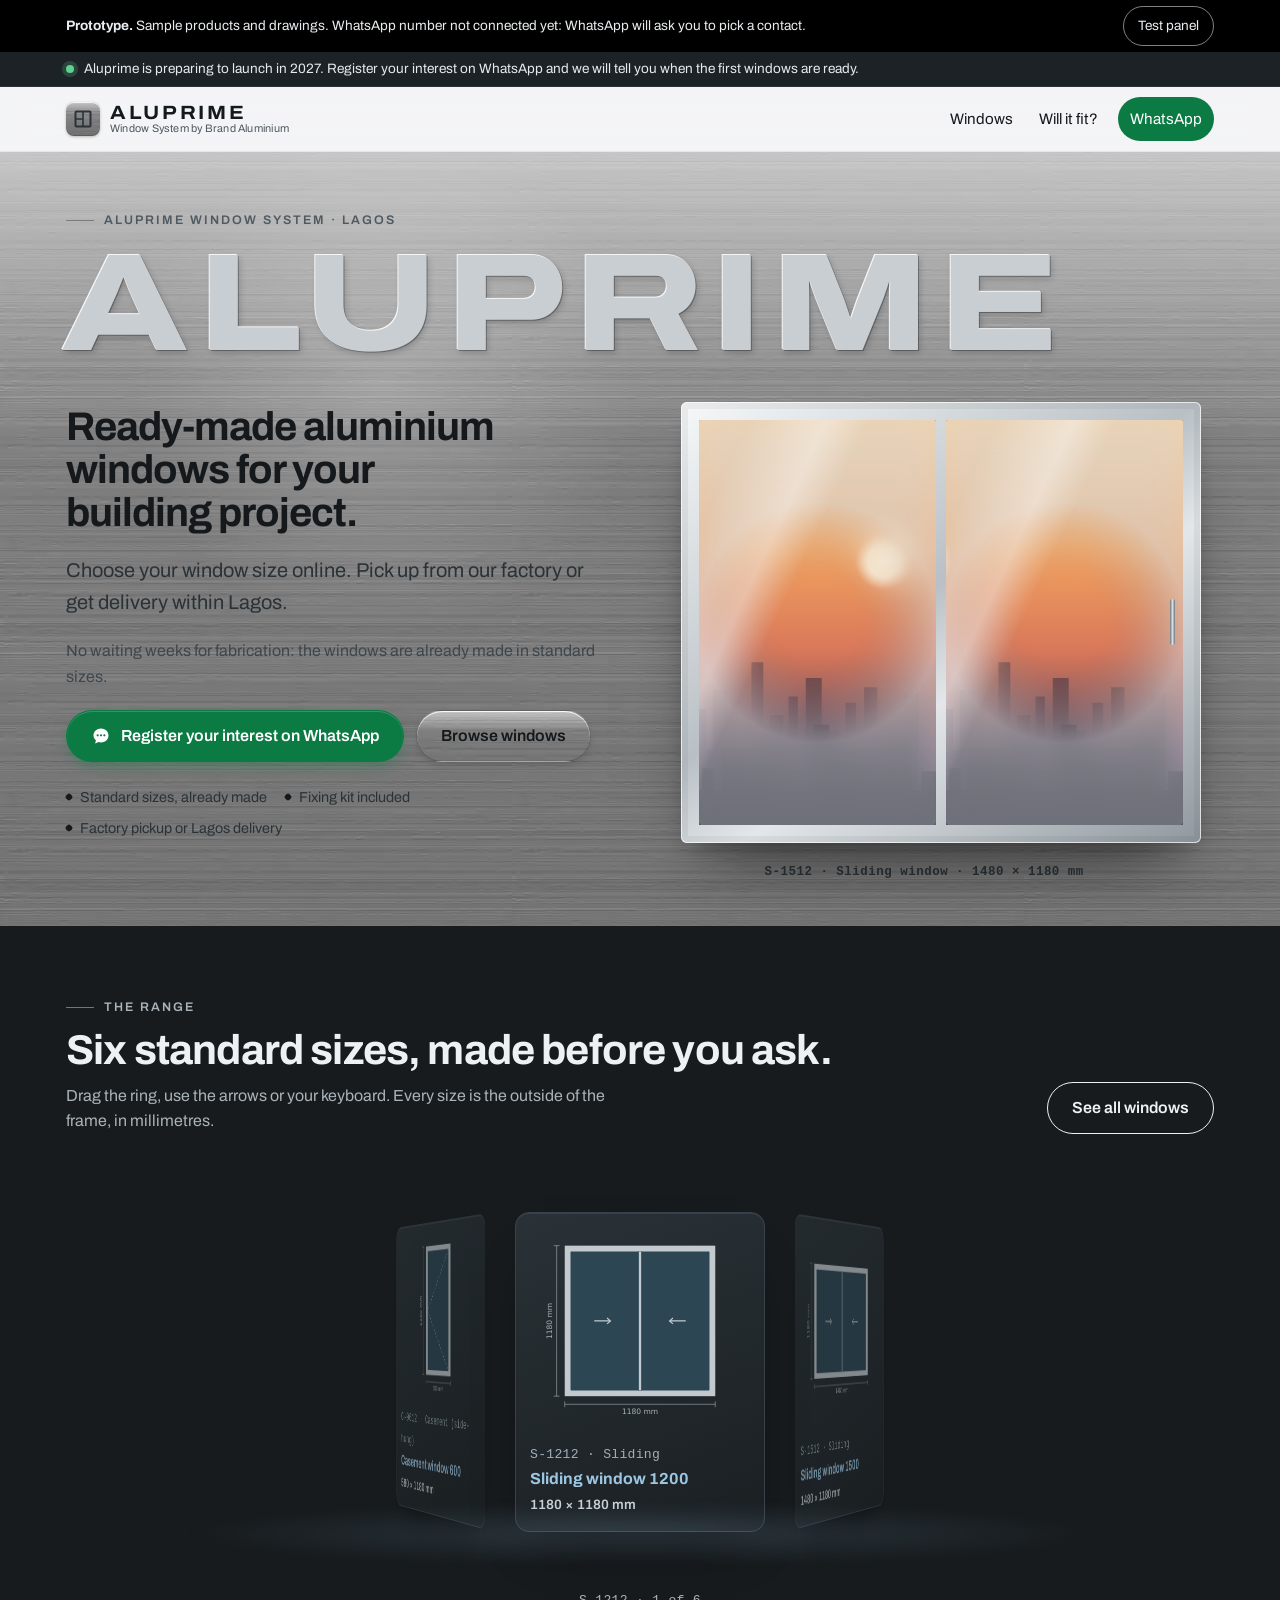
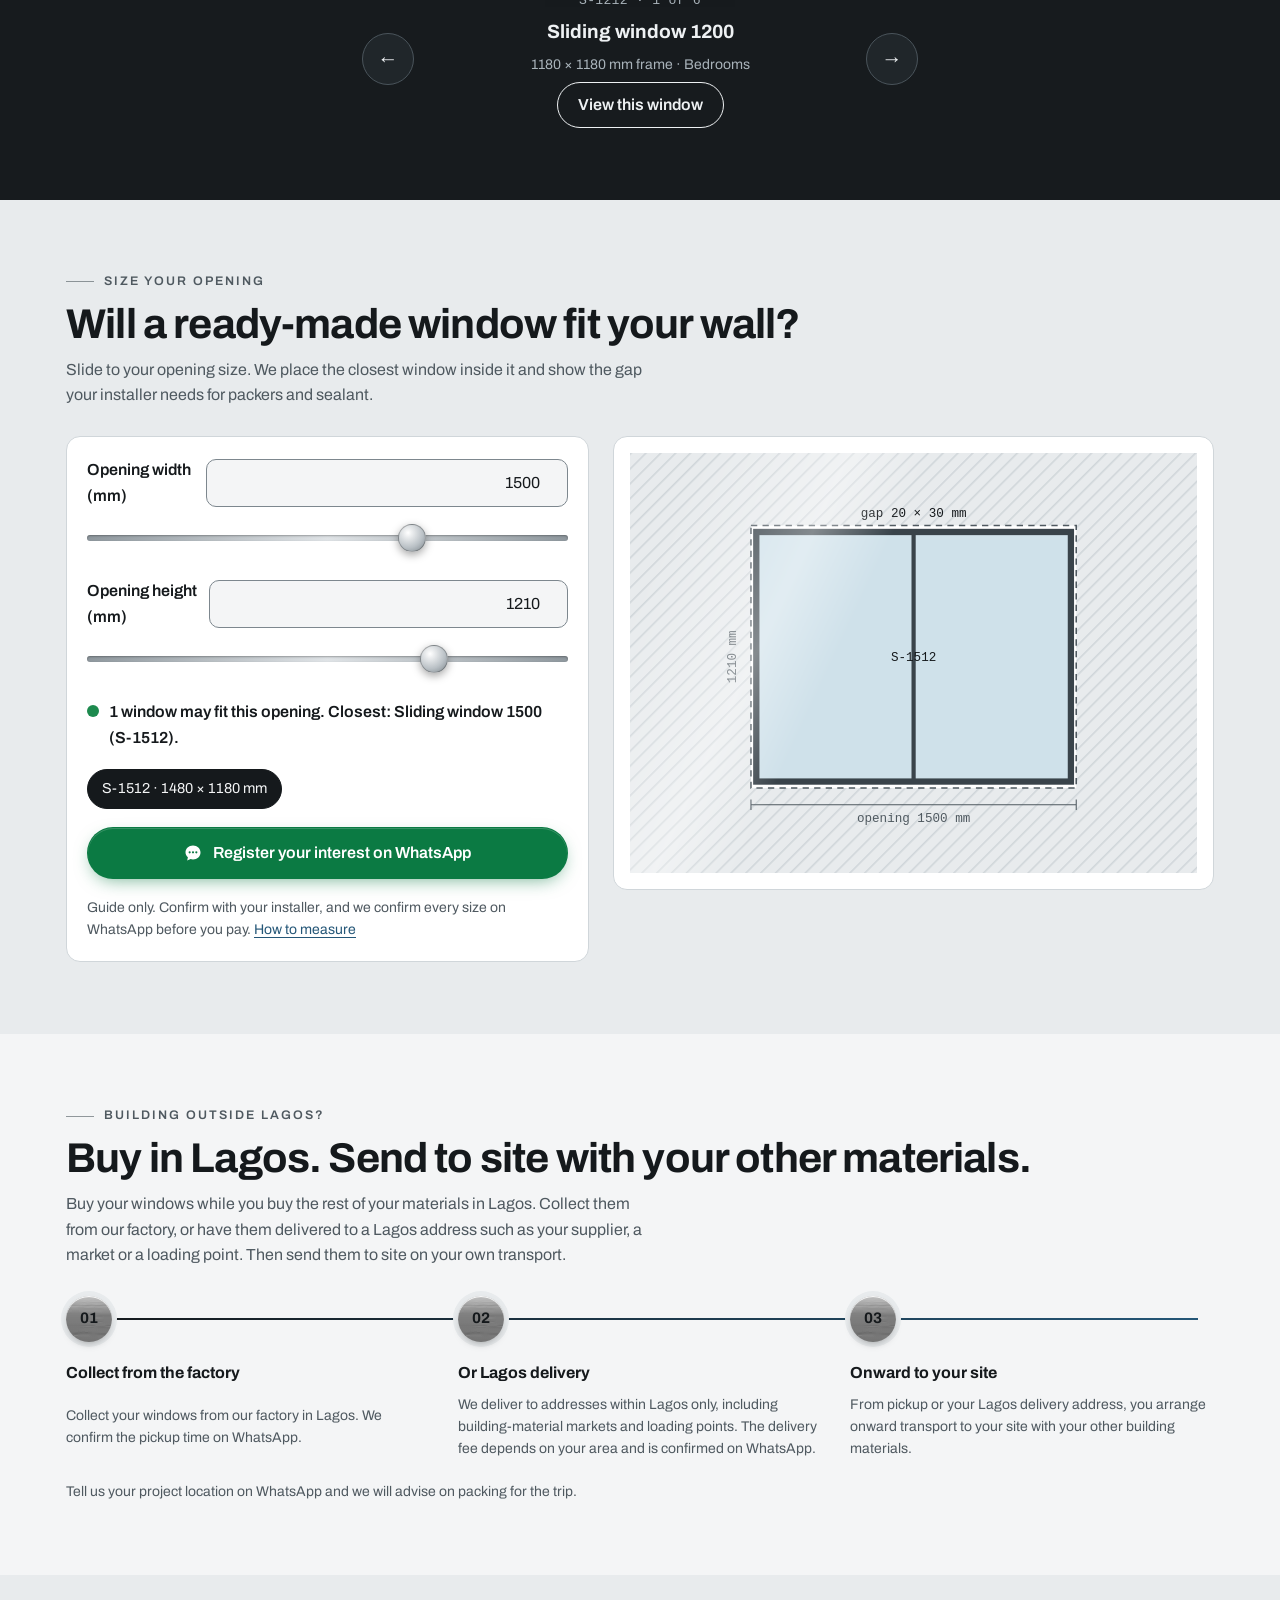
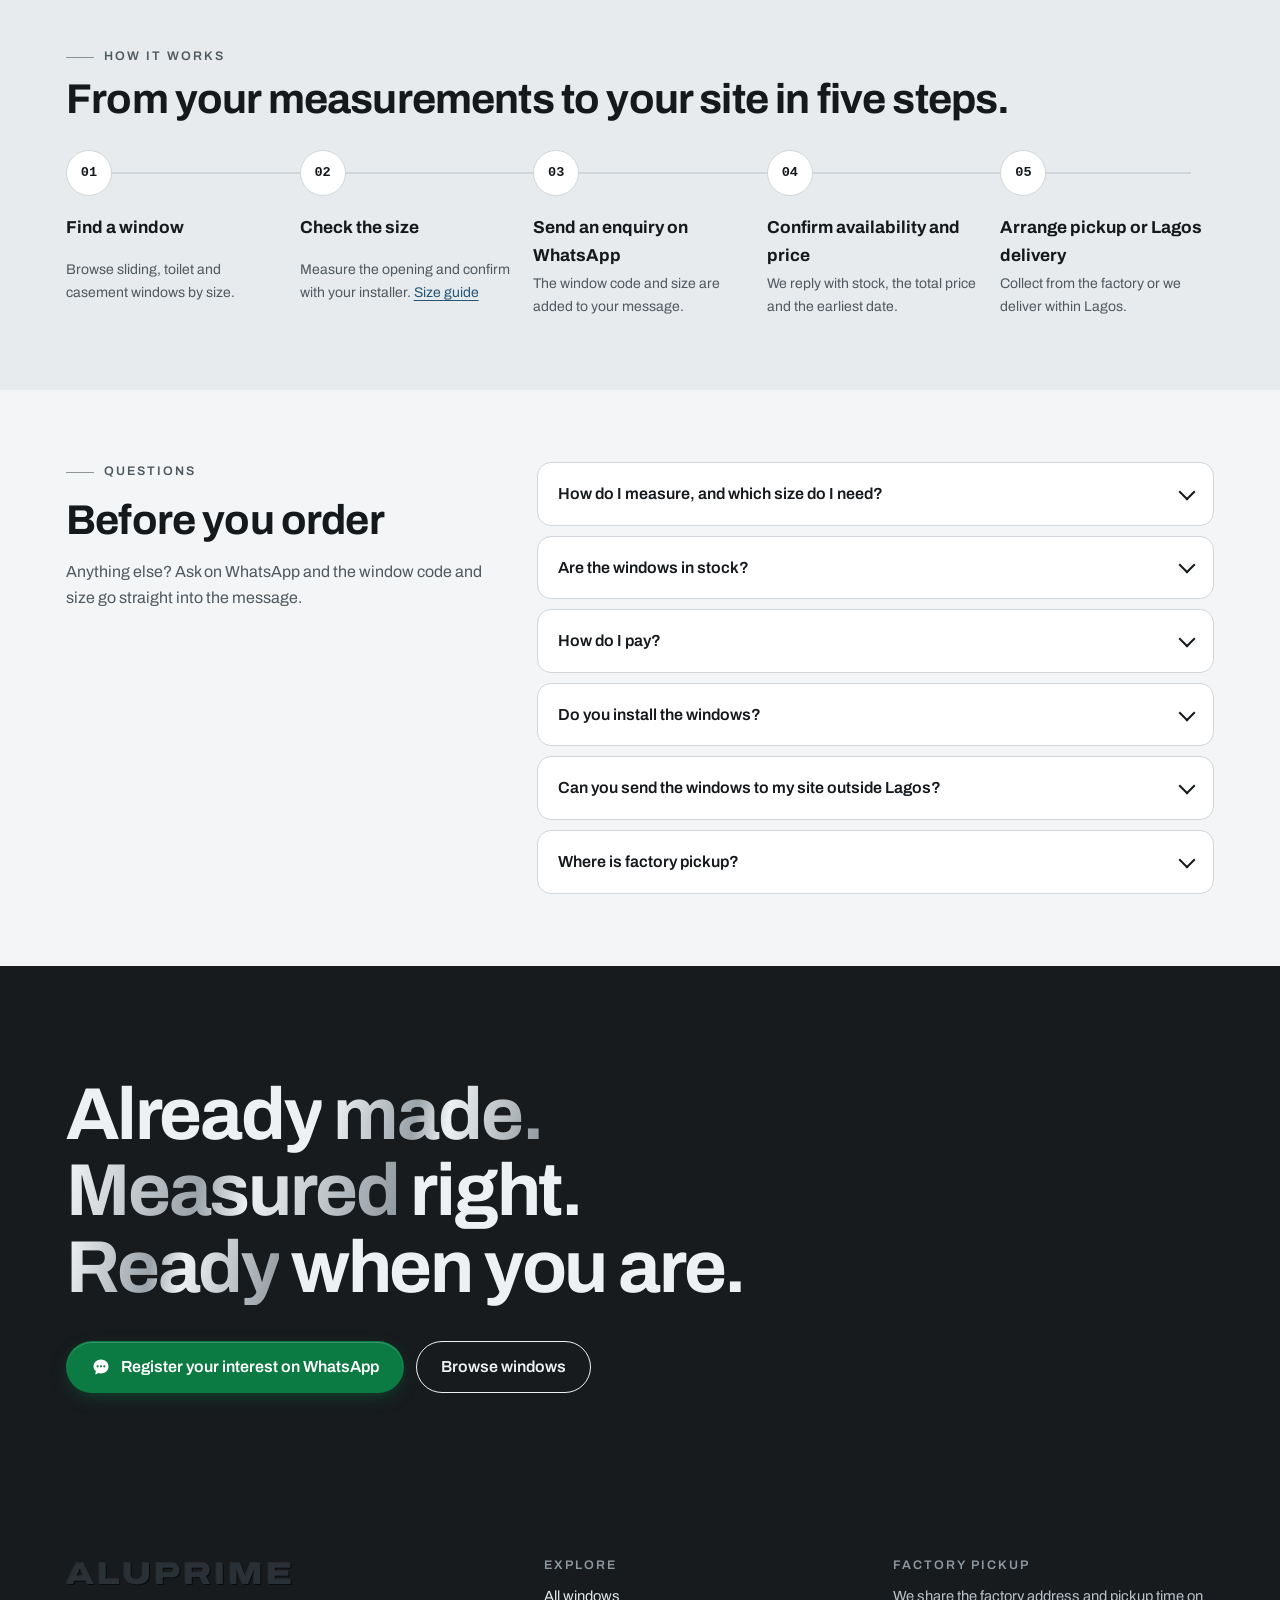
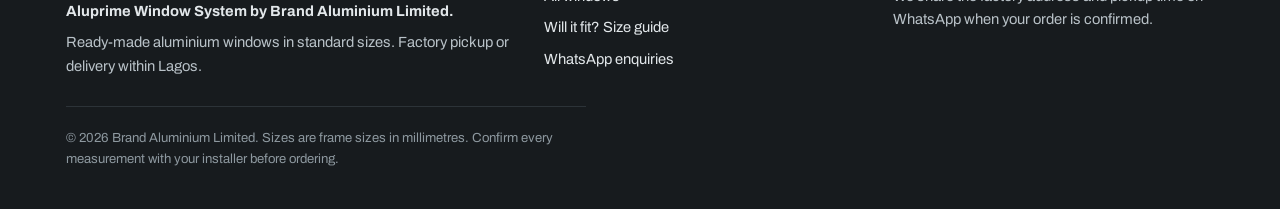
==== index.html @ 1e324077 "Aluprime website: premium aluminium design on the prototype's WhatsApp, catalogue and size-check log" ====
<!DOCTYPE html>
<html lang="en-NG">
<head>
<meta charset="utf-8">
<meta name="viewport" content="width=device-width, initial-scale=1">
<title>Aluprime ready-made aluminium windows in Lagos</title>
<meta name="description" content="Ready-made aluminium windows in standard sizes: sliding, toilet and casement. Check your opening online, enquire on WhatsApp, collect or get Lagos delivery.">
<link rel="canonical" href="https://aluprime.ng/">
<meta name="theme-color" content="#c9ced2">
<meta property="og:type" content="website">
<meta property="og:site_name" content="Aluprime">
<meta property="og:locale" content="en_NG">
<meta property="og:title" content="Aluprime ready-made aluminium windows in Lagos">
<meta property="og:description" content="Ready-made aluminium windows in standard sizes: sliding, toilet and casement. Check your opening online, enquire on WhatsApp, collect or get Lagos delivery.">
<meta property="og:url" content="https://aluprime.ng/">
<meta property="og:image" content="https://aluprime.ng/assets/img/og-aluprime.jpg">
<meta property="og:image:width" content="1200">
<meta property="og:image:height" content="630">
<meta name="twitter:card" content="summary_large_image">
<meta name="twitter:title" content="Aluprime ready-made aluminium windows in Lagos">
<meta name="twitter:description" content="Ready-made aluminium windows in standard sizes: sliding, toilet and casement. Check your opening online, enquire on WhatsApp, collect or get Lagos delivery.">
<meta name="twitter:image" content="https://aluprime.ng/assets/img/og-aluprime.jpg">
<link rel="icon" href="data:image/svg+xml,%3Csvg xmlns='http://www.w3.org/2000/svg' viewBox='0 0 20 20'%3E%3Crect width='20' height='20' rx='4' fill='%23c9ced2'/%3E%3Crect x='4' y='4' width='12' height='12' fill='none' stroke='%232b3338' stroke-width='1.8'/%3E%3Cpath d='M10 4v12' stroke='%232b3338' stroke-width='1.4'/%3E%3C/svg%3E">
<link rel="preload" href="assets/fonts/archivo-latin.woff2" as="font" type="font/woff2" crossorigin>
<link rel="preload" href="assets/img/brushed.webp" as="image" type="image/webp" fetchpriority="high">
<link rel="stylesheet" href="assets/site.css">
<script src="assets/config.js"></script>
<script type="application/ld+json">{"@context":"https://schema.org","@graph":[{"@type":"Organization","@id":"https://aluprime.ng/#org","name":"Brand Aluminium Limited","url":"https://aluprime.ng/","logo":"https://aluprime.ng/assets/img/og-aluprime.jpg","brand":{"@type":"Brand","name":"Aluprime"}},{"@type":"WebSite","@id":"https://aluprime.ng/#site","url":"https://aluprime.ng/","name":"Aluprime","publisher":{"@id":"https://aluprime.ng/#org"},"inLanguage":"en-NG"},{"@type":"FAQPage","mainEntity":[{"@type":"Question","name":"How do I measure, and which size do I need?","acceptedAnswer":{"@type":"Answer","text":"Measure the finished opening (after plastering) three times across and three times up, and use the smallest numbers. The window frame is a little smaller than the opening so your installer can fix and seal it. Please confirm the measurements with your installer before ordering. Our size guide shows which windows may fit, and we check again on WhatsApp."}},{"@type":"Question","name":"Are the windows in stock?","acceptedAnswer":{"@type":"Answer","text":"Each window shows its stock status once we launch. Always confirm availability on WhatsApp before you travel to collect."}},{"@type":"Question","name":"How do I pay?","acceptedAnswer":{"@type":"Answer","text":"We confirm the total price and how to pay on WhatsApp before you pay anything. Payment details are only sent from the official Aluprime WhatsApp number."}},{"@type":"Question","name":"Do you install the windows?","acceptedAnswer":{"@type":"Answer","text":"Aluprime supplies ready-made windows; your own installer fits them. Send installation questions on WhatsApp and we will help. Each window comes with its fixing kit."}},{"@type":"Question","name":"Can you send the windows to my site outside Lagos?","acceptedAnswer":{"@type":"Answer","text":"We deliver within Lagos only. You arrange onward transport from the factory or your Lagos delivery address, usually with your other building materials. Tell us how far they will travel and we will advise on packing."}}]}]}</script>
</head>
<body data-page="home" data-root="">
<a class="visually-hidden" href="#main">Skip to content</a>
<div class="proto-bar" id="proto-bar" hidden><div class="wrap"><span><strong>Prototype.</strong> Sample products and drawings. <span id="proto-number"></span></span><button type="button" id="proto-toggle" aria-expanded="false" aria-controls="test-panel">Test panel</button></div></div>
<div class="launch-bar" id="launch-bar" hidden role="status"><div class="wrap" data-copy="launchNotice"></div></div>
<script>/* show notices before first paint so the page does not jump */(function(C){try{var o=C.prototypeTools&&sessionStorage.getItem("alp_mode");var live=(o||C.mode)==="live";var lb=document.getElementById("launch-bar");if(lb&&!live){lb.hidden=false;lb.firstChild.textContent=C.launchNotice||"";}if(C.prototypeTools){document.getElementById("proto-bar").hidden=false;}}catch(e){}})(window.ALUPRIME_CONFIG||{});</script>
<header class="site-header"><div class="wrap">
<a class="brand" href="index.html"><span class="brand-mark alu" aria-hidden="true"><svg viewBox="0 0 20 20"><rect x="2.5" y="2.5" width="15" height="15" rx="1" fill="none" stroke="#2b3338" stroke-width="2"/><path d="M10 3v14M3 10h7" stroke="#2b3338" stroke-width="1.6"/></svg></span><span class="brand-txt"><strong>ALUPRIME</strong><span>Window System by Brand Aluminium</span></span></a>
<nav class="nav" aria-label="Main">
<a href="windows/index.html">Windows</a>
<a href="will-it-fit/index.html">Will it fit?</a>
<a class="nav-wa" href="whatsapp/index.html">WhatsApp</a>
</nav></div></header>
<main id="main">
<section class="hero alu spot" aria-labelledby="hero-h"><div class="wrap hero-inner">
<div class="hero-mark"><p class="eyebrow">Aluprime Window System · Lagos</p>
<p class="wordmark emboss" aria-hidden="true">ALUPRIME</p></div>
<div class="hero-copy">
<h1 id="hero-h">Ready-made aluminium windows for your building project.</h1>
<p class="lead">Choose your window size online. Pick up from our factory or get delivery within Lagos.</p>
<p class="muted">No waiting weeks for fabrication: the windows are already made in standard sizes.</p>
<div class="btn-row">
<a class="btn btn-wa" data-wa="general" data-placement="home-hero" data-cta="chat" href="https://wa.me/">Chat on WhatsApp</a>
<a class="btn btn-metal alu" href="windows/index.html">Browse windows</a>
</div>
<ul class="hero-facts"><li>Standard sizes, already made</li><li>Fixing kit included</li><li>Factory pickup or Lagos delivery</li></ul>
</div>
<div class="win-stage" aria-hidden="true">
<div class="win">
<div class="win-frame">
<div class="pane"><div class="scene"><div class="sun"></div><svg viewBox="0 0 400 160" preserveAspectRatio="none" aria-hidden="true"><path fill="#2a2638" opacity=".55" d="M0 160V96h18V70h14v26h10V58h22v38h8V80h16v16h12V40h18v56h10V74h20v22h8V62h14v34h12V50h24v46h8V84h18v12h10V66h16v30h12V56h20v40h14V78h16v18h10V60h22v100z"/><path fill="#1d1b29" d="M0 160v-38h26v-14h18v14h12v-26h26v26h10v-18h22v18h14v-34h20v34h12v-12h18v12h16v-42h24v42h10v-20h20v20h12v-30h18v30h14v-16h16v16h12v-36h22v36h14v-12h24v52z"/></svg></div><div class="frost"></div><div class="sheen"></div></div>
<div class="pane"><div class="scene"><div class="sun" style="left:-14%"></div><svg viewBox="0 0 400 160" preserveAspectRatio="none" aria-hidden="true"><path fill="#2a2638" opacity=".55" d="M0 160V96h18V70h14v26h10V58h22v38h8V80h16v16h12V40h18v56h10V74h20v22h8V62h14v34h12V50h24v46h8V84h18v12h10V66h16v30h12V56h20v40h14V78h16v18h10V60h22v100z"/><path fill="#1d1b29" d="M0 160v-38h26v-14h18v14h12v-26h26v26h10v-18h22v18h14v-34h20v34h12v-12h18v12h16v-42h24v42h10v-20h20v20h12v-30h18v30h14v-16h16v16h12v-36h22v36h14v-12h24v52z"/></svg></div><div class="frost"></div><div class="sheen"></div><span class="win-handle"></span></div>
</div>
<p class="win-label">S-1512 · Sliding window · 1480 × 1180 mm</p>
</div>
</div>
</div></section>

<section class="on-dark" aria-labelledby="ring-h"><div class="wrap">
<div class="sec-head rv"><div class="stack"><p class="eyebrow">The range</p><h2 id="ring-h">Six standard sizes, made before you ask.</h2>
<p class="muted">Drag the ring, use the arrows or your keyboard. Every size is the outside of the frame, in millimetres.</p></div>
<a class="btn btn-outline" href="windows/index.html">See all windows</a></div>
<div class="ring-wrap">
<div class="ring-stage" id="ring-stage" tabindex="0" role="group" aria-roledescription="carousel" aria-label="Aluprime windows. Use the left and right arrow keys to turn, Enter to open.">
<div class="ring" id="ring"></div><div class="ring-floor"></div></div>
<div class="ring-ctrl">
<button type="button" id="ring-prev" aria-label="Previous window">&#8592;</button>
<div class="ring-caption" id="ring-caption"></div>
<button type="button" id="ring-next" aria-label="Next window">&#8594;</button>
</div>
<p class="visually-hidden" id="ring-live" aria-live="polite"></p>
</div>
</div></section>

<section class="section-alt" id="home-fit" aria-labelledby="fit-h"><div class="wrap">
<div class="sec-head rv"><div class="stack"><p class="eyebrow">Size your opening</p><h2 id="fit-h">Will a ready-made window fit your wall?</h2>
<p class="muted">Slide to your opening size. We place the closest window inside it and show the gap your installer needs for packers and sealant.</p></div></div>
<div class="fit-tool">
<div class="fit-controls rv">
<div class="slider"><div class="slider-top"><label for="hf-w">Opening width (mm)</label><input id="hf-w" type="number" inputmode="numeric" value="1500" min="400" max="2000"></div>
<input id="hf-w-r" type="range" min="400" max="2000" step="5" value="1500" aria-label="Opening width slider"></div>
<div class="slider"><div class="slider-top"><label for="hf-h">Opening height (mm)</label><input id="hf-h" type="number" inputmode="numeric" value="1210" min="400" max="1500"></div>
<input id="hf-h-r" type="range" min="400" max="1500" step="5" value="1210" aria-label="Opening height slider"></div>
<div id="hf-verdict" aria-live="polite"></div>
<div class="fit-matches" id="hf-matches"></div>
<a class="btn btn-wa btn-block" id="hf-btn" data-cta="chat" data-track-wa data-placement="home-fit" href="https://wa.me/">Chat on WhatsApp</a>
<p class="small muted">Guide only. Confirm with your installer, and we confirm every size on WhatsApp before you pay. <a href="will-it-fit/index.html">How to measure</a></p>
</div>
<div class="fit-view rv"><div id="hf-svg"></div><div class="sheen"></div></div>
</div>
</div></section>

<section aria-labelledby="outside-h"><div class="wrap route-wrap">
<div class="sec-head"><div class="stack"><p class="eyebrow">Building outside Lagos?</p><h2 id="outside-h">Buy in Lagos. Send to site with your other materials.</h2>
<p class="muted">Buy your windows while you buy the rest of your materials in Lagos. Collect them from our factory, or have them delivered to a Lagos address such as your supplier, a market or a loading point. Then send them to site on your own transport.</p></div></div>
<div class="route-map"><div class="route-line"><i></i></div>
<div class="stop"><span class="stop-pin alu">01</span><strong>Collect from the factory</strong><p class="small muted" data-copy="pickup"></p></div>
<div class="stop"><span class="stop-pin alu">02</span><strong>Or Lagos delivery</strong><p class="small muted" data-copy="delivery"></p></div>
<div class="stop"><span class="stop-pin alu">03</span><strong>Onward to your site</strong><p class="small muted" data-copy="onward"></p></div>
</div>
<p class="small muted" style="margin-top:20px">Tell us your project location on WhatsApp and we will advise on packing for the trip.</p>
</div></section>

<section class="section-alt" aria-labelledby="how-h"><div class="wrap">
<div class="sec-head rv"><div class="stack"><p class="eyebrow">How it works</p><h2 id="how-h">From your measurements to your site in five steps.</h2></div></div>
<ol class="timeline h">
<li><strong>Find a window</strong><span class="small muted">Browse sliding, toilet and casement windows by size.</span></li>
<li><strong>Check the size</strong><span class="small muted">Measure the opening and confirm with your installer. <a href="will-it-fit/index.html">Size guide</a></span></li>
<li><strong>Send an enquiry on WhatsApp</strong><span class="small muted">The window code and size are added to your message.</span></li>
<li><strong>Confirm availability and price</strong><span class="small muted">We reply with stock, the total price and the earliest date.</span></li>
<li><strong>Arrange pickup or Lagos delivery</strong><span class="small muted">Collect from the factory or we deliver within Lagos.</span></li>
</ol>
</div></section>

<section aria-labelledby="faq-h"><div class="wrap faq-grid">
<div class="stack rv"><p class="eyebrow">Questions</p><h2 id="faq-h">Before you order</h2><p class="muted">Anything else? Ask on WhatsApp and the window code and size go straight into the message.</p></div>
<div class="faq"><details><summary>How do I measure, and which size do I need?</summary><p>Measure the finished opening (after plastering) three times across and three times up, and use the smallest numbers. The window frame is a little smaller than the opening so your installer can fix and seal it. Please confirm the measurements with your installer before ordering. Our <a href="will-it-fit/index.html">size guide</a> shows which windows may fit, and we check again on WhatsApp.</p></details><details><summary>Are the windows in stock?</summary><p>Each window shows its stock status once we launch. Always confirm availability on WhatsApp before you travel to collect.</p></details><details><summary>How do I pay?</summary><p>We confirm the total price and how to pay on WhatsApp before you pay anything. Payment details are only sent from the official Aluprime WhatsApp number.</p></details><details><summary>Do you install the windows?</summary><p>Aluprime supplies ready-made windows; your own installer fits them. Send installation questions on WhatsApp and we will help. Each window comes with its fixing kit.</p></details><details><summary>Can you send the windows to my site outside Lagos?</summary><p>We deliver within Lagos only. You arrange onward transport from the factory or your Lagos delivery address, usually with your other building materials. Tell us how far they will travel and we will advise on packing.</p></details><details><summary>Where is factory pickup?</summary><p data-factory></p></details></div>
</div></section>

<section class="closing on-dark" aria-label="Get started"><div class="wrap">
<p class="big" data-hl="made,measured,ready">Already made. Measured right. Ready when you are.</p>
<div class="btn-row">
<a class="btn btn-wa" data-wa="general" data-placement="home-closing" data-cta="chat" href="https://wa.me/">Chat on WhatsApp</a>
<a class="btn btn-outline" href="windows/index.html">Browse windows</a>
</div>
</div></section>
</main>
<footer><div class="wrap">
<div><div class="foot-mark" aria-hidden="true">ALUPRIME</div>
<p><strong style="color:#e2e7ea">Aluprime Window System by Brand Aluminium Limited.</strong></p>
<p style="margin-top:8px">Ready-made aluminium windows in standard sizes. Factory pickup or delivery within Lagos.</p></div>
<div><h2>Explore</h2><ul><li><a href="windows/index.html">All windows</a></li><li><a href="will-it-fit/index.html">Will it fit? Size guide</a></li><li><a href="whatsapp/index.html">WhatsApp enquiries</a></li></ul></div>
<div><h2>Factory pickup</h2><p data-factory></p></div>
<p class="foot-base">© <span id="yr">2026</span> Brand Aluminium Limited. Sizes are frame sizes in millimetres. Confirm every measurement with your installer before ordering.</p>
</div></footer>
<div class="wa-bar"><a class="btn btn-wa btn-block" data-wa="general" data-placement="sticky-bar" data-cta="chat" href="https://wa.me/">Chat on WhatsApp</a></div>
<div class="test-panel" id="test-panel" hidden aria-live="polite"></div>
<script src="assets/products.js"></script>
<script src="assets/site.js"></script>
<script src="assets/fx.js" defer></script>
<script>document.getElementById("yr")&&(document.getElementById("yr").textContent=new Date().getFullYear());</script>
</body>
</html>
---- assets/site.css ----
/* Aluprime — brushed aluminium, graphite and glass.
   Light "paper" sections for reading, graphite bands for the showpieces,
   WhatsApp green kept for the one action that matters. Mobile first. */
@font-face { font-family: "Archivo"; font-style: normal; font-weight: 400 800; font-stretch: 62% 125%; font-display: optional;
  src: url("fonts/archivo-latin.woff2") format("woff2");
  unicode-range: U+0000-00FF, U+0131, U+0152-0153, U+02BB-02BC, U+02C6, U+02DA, U+02DC, U+0304, U+0308, U+0329, U+2000-206F, U+20AC, U+2122, U+2191, U+2193, U+2212, U+2215, U+FEFF, U+FFFD; }
@font-face { font-family: "Archivo"; font-style: normal; font-weight: 400 800; font-stretch: 62% 125%; font-display: optional;
  src: url("fonts/archivo-latin-ext.woff2") format("woff2");
  unicode-range: U+0100-02BA, U+02BD-02C5, U+02C7-02CC, U+02CE-02D7, U+02DD-02FF, U+1D00-1DBF, U+1E00-1E9F, U+1EF2-1EFF, U+2020, U+20A0-20AB, U+20AD-20C4, U+2113, U+2C60-2C7F, U+A720-A7FF; }
:root {
  --paper: #f4f5f6;
  --surface: #e8ebed;
  --card: #ffffff;
  --ink: #15191c;
  --muted: #4f5960;
  --line: #d0d6da;
  --accent: #245677;          /* anodised blue: links, focus */
  --wa: #0b7a43;              /* WhatsApp; white text passes AA */
  --wa-ink: #ffffff;
  --notice: #1d2226;
  --notice-ink: #e6eaed;
  --glass: #cfe1ea;
  --frame: #39434a;
  --graphite: #171b1e;
  --graphite-2: #20262a;
  --alu-hi: #eef1f3;
  --alu: #c9ced2;
  --alu-lo: #9aa2a8;
  --font-body: "Archivo", system-ui, -apple-system, "Segoe UI", Roboto, Arial, sans-serif;
  --font-display: "Archivo", "Arial Narrow", system-ui, sans-serif;
  --mono: ui-monospace, "SF Mono", Menlo, Consolas, monospace;
  --r: 14px;
  --gutter: 16px;
  --ease: cubic-bezier(.2, .7, .2, 1);
  color-scheme: light;
}

*, *::before, *::after { box-sizing: border-box; }
html { -webkit-text-size-adjust: 100%; scroll-behavior: smooth; }
@media (prefers-reduced-motion: reduce) { html { scroll-behavior: auto; } }
body {
  margin: 0; background: var(--paper); color: var(--ink);
  font: 16px/1.6 var(--font-body);
  padding-bottom: 76px;
  overflow-x: hidden;
}
img, svg { max-width: 100%; display: block; }
a { color: var(--accent); text-underline-offset: 3px; }
h1, h2, h3 { font-family: var(--font-display); line-height: 1.08; text-wrap: balance; margin: 0; font-weight: 700; }
h1 { font-size: clamp(2rem, 6.2vw, 3.6rem); letter-spacing: -0.025em; }
h2 { font-size: clamp(1.6rem, 4.4vw, 2.6rem); letter-spacing: -0.02em; }
h3 { font-size: 1.15rem; letter-spacing: -0.01em; }
p { margin: 0; max-width: 65ch; }
:focus-visible { outline: 3px solid var(--accent); outline-offset: 3px; border-radius: 6px; }
.wrap { width: 100%; max-width: 1180px; margin: 0 auto; padding: 0 var(--gutter); }
.stack { display: grid; gap: 16px; }
.muted { color: var(--muted); }
.small { font-size: 0.875rem; }
.visually-hidden { position: absolute; width: 1px; height: 1px; overflow: hidden; clip: rect(0 0 0 0); white-space: nowrap; }
.visually-hidden:focus { position: fixed; top: 8px; left: 8px; width: auto; height: auto; clip: auto; z-index: 100; background: var(--card); padding: 10px 14px; border-radius: 8px; }
[hidden] { display: none !important; }
.eyebrow { font-size: 0.78rem; text-transform: uppercase; letter-spacing: 0.16em; color: var(--muted); font-weight: 600; display: inline-flex; align-items: center; gap: 10px; }
.eyebrow::before { content: ""; width: 28px; height: 1px; background: currentColor; opacity: .6; }
.lead { font-size: clamp(1.05rem, 2.2vw, 1.25rem); }

/* ---------- Brushed aluminium material ---------- */
.alu {
  background-color: var(--alu);
  background-image:
    linear-gradient(180deg, rgba(255,255,255,.55), rgba(255,255,255,0) 38%, rgba(0,0,0,.10)),
    url("img/brushed.webp");
  background-size: 100% 100%, 512px 256px;
}
.emboss {
  color: var(--alu);
  text-shadow: -1px -1px 0 rgba(255,255,255,.9), 1px 1px 0 rgba(0,0,0,.28), 2px 3px 6px rgba(0,0,0,.18);
}
.spot { position: relative; isolation: isolate; }
.spot::after {
  content: ""; position: absolute; inset: 0; pointer-events: none; z-index: 1;
  background: radial-gradient(circle 360px at var(--sx, 30%) var(--sy, 30%), rgba(255,255,255,.55), rgba(255,255,255,0) 70%);
  mix-blend-mode: soft-light; opacity: var(--so, .85); transition: opacity .4s;
}

/* ---------- Notices ---------- */
.proto-bar, .launch-bar { font-size: 0.85rem; padding: 6px 0; }
.proto-bar { background: #000; color: #e9edf0; }
.proto-bar .wrap { display: flex; gap: 10px; align-items: center; justify-content: space-between; flex-wrap: wrap; }
.proto-bar button { font: inherit; background: transparent; color: inherit; border: 1px solid rgba(255,255,255,.5); border-radius: 999px; padding: 6px 14px; min-height: 40px; cursor: pointer; }
.launch-bar { background: var(--notice); color: var(--notice-ink); border-bottom: 1px solid rgba(255,255,255,.08); }
.launch-bar .wrap { display: flex; gap: 10px; align-items: center; }
.launch-bar .wrap::before { content: ""; width: 8px; height: 8px; border-radius: 50%; background: #5fd08f; box-shadow: 0 0 0 4px rgba(95,208,143,.2); flex: none; }

/* ---------- Header ---------- */
.site-header { position: sticky; top: 0; z-index: 40; background: rgba(244,245,246,.82); backdrop-filter: saturate(1.4) blur(14px); -webkit-backdrop-filter: saturate(1.4) blur(14px); border-bottom: 1px solid rgba(0,0,0,.06); }
.site-header .wrap { display: flex; align-items: center; justify-content: space-between; gap: 12px; min-height: 64px; }
.brand { text-decoration: none; color: var(--ink); display: flex; align-items: center; gap: 10px; line-height: 1.05; }
.brand-mark { width: 34px; height: 34px; border-radius: 8px; flex: none; display: grid; place-items: center; box-shadow: inset 0 1px 0 rgba(255,255,255,.8), inset 0 -1px 0 rgba(0,0,0,.2), 0 1px 3px rgba(0,0,0,.25); }
.brand-mark svg { width: 20px; height: 20px; }
.brand-txt { display: grid; }
.brand strong { font-family: var(--font-display); font-size: 1.2rem; letter-spacing: 0.14em; font-stretch: 112%; }
.brand-txt span { font-size: 0.68rem; color: var(--muted); white-space: nowrap; letter-spacing: .02em; }
@media (max-width: 400px) { .brand-txt span { display: none; } }
.nav { display: flex; gap: 2px; align-items: center; }
.nav a { white-space: nowrap; text-decoration: none; color: var(--ink); padding: 10px 12px; border-radius: 999px; font-size: 0.95rem; min-height: 44px; display: inline-flex; align-items: center; transition: background .2s; }
.nav a:hover { background: rgba(0,0,0,.05); }
.nav a[aria-current="page"] { background: var(--ink); color: var(--paper); }
.nav a.nav-wa { background: var(--wa); color: #fff; margin-left: 6px; }
@media (max-width: 560px) { .nav a.nav-wa { display: none; } .nav a { padding: 10px 9px; font-size: 0.88rem; } }

/* ---------- Buttons ---------- */
.btn { display: inline-flex; align-items: center; justify-content: center; gap: 10px; min-height: 52px; padding: 14px 24px; border-radius: 999px; font: 600 1rem/1.2 var(--font-body); text-decoration: none; border: 1.5px solid transparent; cursor: pointer; text-align: center; transition: transform .25s var(--ease), box-shadow .25s, background .2s; will-change: transform; }
.btn-wa { background: var(--wa); color: var(--wa-ink); box-shadow: 0 6px 18px -6px rgba(11,122,67,.6), inset 0 1px 0 rgba(255,255,255,.18); }
.btn-wa:hover { background: #0a8a4b; }
.btn-outline { border-color: currentColor; color: var(--ink); background: transparent; }
.btn-outline:hover { background: rgba(0,0,0,.05); }
.btn-metal { color: var(--ink); border-color: rgba(0,0,0,.18); box-shadow: inset 0 1px 0 rgba(255,255,255,.9), 0 4px 12px -6px rgba(0,0,0,.4); }
.btn-block { width: 100%; }
.btn-row { display: flex; flex-wrap: wrap; gap: 12px; }
.btn-row .btn { flex: 1 1 200px; }
@media (min-width: 760px) { .btn-row .btn { flex: 0 0 auto; } }
.wa-icon { width: 20px; height: 20px; flex: none; }
.on-dark .btn-outline { color: var(--alu-hi); }
.on-dark .btn-outline:hover { background: rgba(255,255,255,.08); }

.wa-bar { position: fixed; left: 0; right: 0; bottom: 0; z-index: 30; padding: 10px var(--gutter) calc(10px + env(safe-area-inset-bottom)); background: rgba(244,245,246,.9); backdrop-filter: blur(12px); -webkit-backdrop-filter: blur(12px); border-top: 1px solid var(--line); }
@media (min-width: 900px) { .wa-bar { display: none; } body { padding-bottom: 0; } }

/* ---------- Sections ---------- */
section { padding: 72px 0; }
@media (max-width: 700px) { section { padding: 56px 0; } }
.section-alt { background: var(--surface); }
.on-dark { background: var(--graphite); color: var(--alu-hi); --muted: #a9b3ba; --line: #333b41; --frame: #c3cacf; --glass: #2c4654; --card: #20262a; --accent: #9cc6e2; }
.on-dark a { color: var(--accent); }
.sec-head { display: flex; justify-content: space-between; align-items: end; gap: 16px; flex-wrap: wrap; margin-bottom: 28px; }
.sec-head .stack { gap: 10px; }

/* ---------- Home hero ---------- */
.hero { padding: 0; overflow: hidden; position: relative; }
.hero-inner { display: grid; gap: 32px; padding-top: 44px; padding-bottom: 56px; position: relative; z-index: 2; }
@media (min-width: 940px) { .hero-inner { grid-template-columns: minmax(0,1fr) minmax(0,1fr); column-gap: 56px; row-gap: 28px; align-items: center; padding-top: 56px; padding-bottom: 80px; min-height: min(86vh, 820px); } .hero-mark { grid-column: 1 / -1; } }
.hero-mark { display: grid; gap: 14px; }
.hero-copy { display: grid; gap: 20px; align-content: center; }
.wordmark { font-family: var(--font-display); font-weight: 800; font-stretch: 125%; letter-spacing: 0.06em; font-size: clamp(3rem, 10.8vw, 9.3rem); line-height: .86; margin: 0 0 4px -0.04em; user-select: none; }
.hero h1 { font-size: clamp(1.6rem, 3.6vw, 2.5rem); max-width: 20ch; }
.hero .lead { color: #2a3237; }
.hero .muted { color: #3e474d; }
.hero-facts { display: flex; flex-wrap: wrap; gap: 8px 18px; padding: 0; margin: 4px 0 0; list-style: none; font-size: .9rem; color: #2a3237; }
.hero-facts li { display: flex; align-items: center; gap: 8px; }
.hero-facts li::before { content: ""; width: 6px; height: 6px; border-radius: 2px; background: var(--ink); transform: rotate(45deg); }

/* The window in the hero */
.win-stage { perspective: 1400px; display: grid; place-items: center; }
.win { width: min(100%, 520px); aspect-ratio: 1.18 / 1; position: relative; transform-style: preserve-3d; transform: rotateX(var(--rx, 0deg)) rotateY(var(--ry, 0deg)) scale(var(--dive, 1)); transition: transform .5s var(--ease); will-change: transform; }
.win.is-live { transition: none; }
.win-frame { position: absolute; inset: 0; border-radius: 6px; padding: 18px; display: grid; grid-template-columns: 1fr 1fr; gap: 10px;
  background: linear-gradient(145deg, #f6f8f9, #b9c0c5 45%, #e3e7ea 60%, #8f989e);
  box-shadow: inset 0 0 0 1px rgba(255,255,255,.7), inset 0 0 0 7px rgba(0,0,0,.05), 0 40px 70px -30px rgba(0,0,0,.55), 0 12px 24px -12px rgba(0,0,0,.35); }
.pane { position: relative; overflow: hidden; border-radius: 2px; box-shadow: inset 0 0 0 4px #aab2b8, inset 0 0 0 5px rgba(0,0,0,.25), inset 0 6px 14px rgba(0,0,0,.35); }
.pane:nth-child(1) { transform: translateZ(6px); }
.scene { position: absolute; inset: -6%; background: linear-gradient(180deg, #f7c98b 0%, #f2a25f 34%, #d9785a 56%, #6a4b63 78%, #2c2f45 100%); }
.scene .sun { position: absolute; width: 22%; aspect-ratio: 1; border-radius: 50%; left: 64%; top: 30%; background: radial-gradient(circle, #fff6dd 0 40%, rgba(255,240,200,.0) 70%); filter: blur(1px); }
.scene svg { position: absolute; left: 0; right: 0; bottom: 0; width: 100%; height: 55%; }
.frost { position: absolute; inset: 0; background: rgba(226,233,238,.42); -webkit-backdrop-filter: blur(16px) saturate(.7); backdrop-filter: blur(16px) saturate(.7);
  -webkit-mask-image: radial-gradient(circle var(--fr, 120px) at var(--mx, 50%) var(--my, 50%), transparent 35%, #000 100%);
  mask-image: radial-gradient(circle var(--fr, 120px) at var(--mx, 50%) var(--my, 50%), transparent 35%, #000 100%);
  opacity: var(--frost, 1); }
.sheen { position: absolute; inset: 0; pointer-events: none; background: linear-gradient(115deg, rgba(255,255,255,0) calc(var(--shx, 30%) - 18%), rgba(255,255,255,.38) var(--shx, 30%), rgba(255,255,255,0) calc(var(--shx, 30%) + 10%)); mix-blend-mode: screen; }
.win-handle { position: absolute; right: 8px; top: 50%; width: 5px; height: 46px; margin-top: -23px; border-radius: 3px; background: linear-gradient(90deg, #6f787e, #d8dde0, #6f787e); z-index: 2; }
.win-label { position: absolute; left: 0; right: 0; bottom: -36px; text-align: center; white-space: nowrap; font: 600 .78rem/1 var(--mono); color: #222a2f; letter-spacing: .04em; }
.hero-hint { font-size: .8rem; color: #3e474d; }

/* ---------- Inner page hero (breadcrumb + spotlight frame) ---------- */
.page-hero { padding: 0; }
.page-hero .wrap { padding-top: 28px; padding-bottom: 44px; display: grid; gap: 22px; position: relative; z-index: 2; }
@media (min-width: 900px) { .page-hero .wrap { grid-template-columns: 1.4fr 1fr; align-items: center; padding-top: 36px; padding-bottom: 60px; } }
.page-hero h1 { font-size: clamp(2rem, 5vw, 3.2rem); }
.page-hero .lead { color: #2a3237; }
.crumbs { font-size: .85rem; grid-column: 1 / -1; }
.crumbs ol { list-style: none; display: flex; flex-wrap: wrap; gap: 6px; padding: 0; margin: 0; }
.crumbs li + li::before { content: "/"; margin-right: 6px; color: #5a646b; }
.crumbs a { color: #1f2a31; }
.crumbs [aria-current] { color: #3e474d; }
.logo-frame { justify-self: center; width: min(100%, 300px); aspect-ratio: 1.6; border-radius: 10px; display: grid; place-items: center; position: relative;
  box-shadow: inset 0 2px 0 rgba(255,255,255,.9), inset 0 -2px 0 rgba(0,0,0,.15), inset 0 0 0 10px rgba(0,0,0,.035), 0 24px 40px -24px rgba(0,0,0,.5); }
.logo-frame span { font: 800 clamp(1.8rem, 5vw, 2.6rem)/1 var(--font-display); font-stretch: 125%; letter-spacing: .08em; }
@media (max-width: 899px) { .logo-frame { display: none; } }

/* ---------- Window ring (3D cylinder) ---------- */
.ring-wrap { position: relative; }
.ring-stage { height: 420px; perspective: 1500px; perspective-origin: 50% 40%; display: grid; place-items: center; touch-action: pan-y; cursor: grab; user-select: none; -webkit-user-select: none; outline: none; }
.ring-stage:active { cursor: grabbing; }
.ring-stage:focus-visible { outline: 2px solid var(--accent); outline-offset: 6px; border-radius: 16px; }
.ring { position: relative; width: var(--fw, 250px); height: 320px; transform-style: preserve-3d; will-change: transform; }
.face { position: absolute; inset: 0; border-radius: 14px; padding: 14px; display: grid; grid-template-rows: 1fr auto; gap: 8px; text-decoration: none; color: var(--alu-hi);
  background: linear-gradient(160deg, #2a3237, #1a1f22); border: 1px solid #39424a; box-shadow: 0 30px 50px -30px rgba(0,0,0,.9), inset 0 1px 0 rgba(255,255,255,.08); backface-visibility: hidden; -webkit-backface-visibility: hidden; }
.face svg { width: 100%; height: 100%; }
.face .code { color: #9fb0bb; }
.face strong { font-size: 1rem; line-height: 1.2; }
.face .dims { font-size: .85rem; color: #c8d0d5; }
.ring-floor { position: absolute; left: 10%; right: 10%; bottom: 18px; height: 60px; background: radial-gradient(closest-side, rgba(156,198,226,.18), transparent); filter: blur(6px); pointer-events: none; }
.ring-ctrl { display: flex; align-items: center; justify-content: center; gap: 16px; margin-top: 8px; flex-wrap: wrap; }
.ring-ctrl button { width: 52px; height: 52px; border-radius: 50%; border: 1px solid #4a545b; background: #20262a; color: var(--alu-hi); font-size: 1.3rem; cursor: pointer; transition: background .2s; }
.ring-ctrl button:hover { background: #2c3439; }
.ring-caption { min-width: 0; flex: 1 1 260px; max-width: 420px; text-align: center; display: grid; gap: 6px; }
.ring-caption .btn { justify-self: center; min-height: 46px; padding: 10px 20px; }
@media (max-width: 600px) { .ring-stage { height: 360px; } .ring { height: 280px; } }

/* ---------- Fit tool ("Size your opening") ---------- */
.fit-tool { display: grid; gap: 24px; }
@media (min-width: 900px) { .fit-tool { grid-template-columns: 1fr 1.15fr; align-items: start; } }
.fit-controls { display: grid; gap: 18px; background: var(--card); border: 1px solid var(--line); border-radius: var(--r); padding: 20px; }
.slider { display: grid; gap: 8px; }
.slider-top { display: flex; justify-content: space-between; align-items: center; gap: 10px; }
.slider-top label { font-weight: 600; }
.slider-top input { width: 110px; min-height: 44px; text-align: right; font-variant-numeric: tabular-nums; }
input[type="range"] { -webkit-appearance: none; appearance: none; width: 100%; height: 44px; background: transparent; margin: 0; cursor: pointer; }
input[type="range"]::-webkit-slider-runnable-track { height: 6px; border-radius: 3px; background: linear-gradient(90deg, #8e979d, #dfe3e6, #8e979d); box-shadow: inset 0 1px 2px rgba(0,0,0,.3); }
input[type="range"]::-moz-range-track { height: 6px; border-radius: 3px; background: linear-gradient(90deg, #8e979d, #dfe3e6, #8e979d); }
input[type="range"]::-webkit-slider-thumb { -webkit-appearance: none; width: 28px; height: 28px; margin-top: -11px; border-radius: 50%; background: radial-gradient(circle at 35% 30%, #fff, #b9c0c5 60%, #7c858b); border: 1px solid rgba(0,0,0,.25); box-shadow: 0 3px 8px rgba(0,0,0,.35); }
input[type="range"]::-moz-range-thumb { width: 26px; height: 26px; border-radius: 50%; background: radial-gradient(circle at 35% 30%, #fff, #b9c0c5 60%, #7c858b); border: 1px solid rgba(0,0,0,.25); }
.fit-view { background: var(--card); border: 1px solid var(--line); border-radius: var(--r); padding: 16px; display: grid; gap: 12px; position: relative; overflow: hidden; }
.fit-view svg { width: 100%; height: auto; aspect-ratio: 1.35; }
.fit-verdict { display: flex; gap: 10px; align-items: flex-start; font-weight: 600; }
.fit-verdict .dot { width: 12px; height: 12px; border-radius: 50%; margin-top: 6px; flex: none; background: #b3261e; }
.fit-verdict.ok .dot { background: #1d8a4e; }
.fit-matches { display: flex; flex-wrap: wrap; gap: 8px; }
.fit-matches a { display: inline-flex; align-items: center; min-height: 40px; padding: 6px 14px; border-radius: 999px; border: 1px solid var(--line); text-decoration: none; color: var(--ink); background: var(--paper); font-size: .9rem; }
.fit-matches a:hover { border-color: var(--ink); }
.fit-matches a.best { background: var(--ink); color: var(--paper); border-color: var(--ink); }

/* ---------- Route (outside Lagos) ---------- */
.route-map { position: relative; display: grid; gap: 18px; margin-top: 8px; }
@media (min-width: 820px) { .route-map { grid-template-columns: repeat(3, 1fr); gap: 28px; } }
.route-line { display: none; }
@media (min-width: 820px) {
  .route-line { display: block; position: absolute; left: 16px; right: 16px; top: 22px; height: 2px; background: var(--line); overflow: hidden; }
  .route-line i { position: absolute; inset: 0; background: linear-gradient(90deg, var(--ink), var(--accent)); transform-origin: left; transform: scaleX(0); transition: transform 1.6s var(--ease); }
  .in .route-line i { transform: scaleX(1); }
}
.stop { position: relative; display: grid; gap: 8px; padding-left: 60px; }
@media (min-width: 820px) { .stop { padding: 64px 0 0; } }
.stop-pin { position: absolute; left: 0; top: 0; width: 46px; height: 46px; border-radius: 50%; display: grid; place-items: center; font: 700 .95rem/1 var(--font-display); color: var(--ink); z-index: 1;
  box-shadow: inset 0 1px 0 rgba(255,255,255,.9), 0 4px 10px -4px rgba(0,0,0,.4), 0 0 0 5px var(--surface); }

/* ---------- Process timeline ---------- */
.timeline { list-style: none; margin: 0; padding: 0; position: relative; display: grid; gap: 22px; counter-reset: s; }
.timeline::before { content: ""; position: absolute; left: 22px; top: 8px; bottom: 8px; width: 2px; background: var(--line); }
.timeline .fill { position: absolute; left: 22px; top: 8px; bottom: 8px; width: 2px; background: linear-gradient(var(--ink), var(--accent)); transform-origin: top; transform: scaleY(var(--p, 0)); }
.timeline li { counter-increment: s; position: relative; padding-left: 68px; display: grid; gap: 4px; min-height: 46px; }
.timeline li::before { content: counter(s, decimal-leading-zero); position: absolute; left: 0; top: 0; width: 46px; height: 46px; border-radius: 50%; display: grid; place-items: center; font: 700 .85rem/1 var(--mono); background: var(--card); border: 1px solid var(--line); transition: background .4s, color .4s, border-color .4s; z-index: 1; }
.timeline li.on::before { background: var(--ink); color: var(--paper); border-color: var(--ink); }
.timeline strong { font-size: 1.08rem; padding-top: 10px; }
@media (min-width: 900px) {
  .timeline.h { grid-template-columns: repeat(5, 1fr); gap: 20px; }
  .timeline.h::before, .timeline.h .fill { left: 23px; right: 23px; top: 22px; bottom: auto; width: auto; height: 2px; }
  .timeline.h .fill { transform-origin: left; transform: scaleX(var(--p, 0)); }
  .timeline.h li { padding: 64px 0 0; }
  .timeline.h strong { padding-top: 0; }
}

/* ---------- Cards and catalogue ---------- */
.grid { display: grid; gap: 18px; grid-template-columns: 1fr; }
@media (min-width: 600px) { .grid { grid-template-columns: repeat(2, 1fr); } }
@media (min-width: 980px) { .grid { grid-template-columns: repeat(3, 1fr); } }
.card { border: 1px solid var(--line); border-radius: var(--r); background: var(--card); display: grid; grid-template-rows: auto 1fr; overflow: hidden; transition: transform .35s var(--ease), box-shadow .35s; }
.card:hover { transform: translateY(-4px); box-shadow: 0 22px 40px -26px rgba(0,0,0,.45); }
.card > a { display: block; }
.card-media { position: relative; aspect-ratio: 4 / 3; display: grid; place-items: center; padding: 40px 16px 14px; overflow: hidden;
  background: radial-gradient(120% 90% at var(--gx, 50%) var(--gy, 0%), #ffffff, #e3e7ea 70%); }
.on-dark .card-media { background: radial-gradient(120% 90% at var(--gx, 50%) var(--gy, 0%), #2e363c, #1b2023 70%); }
.card-media::after { content: ""; position: absolute; inset: 0; pointer-events: none; background: linear-gradient(115deg, transparent calc(var(--gx, 30%) - 20%), rgba(255,255,255,.45) var(--gx, 30%), transparent calc(var(--gx, 30%) + 12%)); opacity: 0; transition: opacity .3s; mix-blend-mode: soft-light; }
.card:hover .card-media::after, .detail .card-media:hover::after { opacity: 1; }
.card-media svg, .card-media img { width: 100%; height: 100%; object-fit: contain; }
.tag-sample { position: absolute; top: 10px; left: 10px; background: var(--ink); color: var(--paper); font-size: 0.68rem; font-weight: 700; letter-spacing: 0.08em; text-transform: uppercase; padding: 4px 9px; border-radius: 999px; z-index: 1; }
.card-body { padding: 18px; display: grid; gap: 8px; align-content: start; }
.code { font-family: var(--mono); font-size: 0.82rem; color: var(--muted); letter-spacing: .02em; }
.dims { font-variant-numeric: tabular-nums; font-weight: 600; }
.status { font-size: 0.9rem; }
.status .pill { display: inline-block; padding: 2px 10px; border-radius: 999px; font-size: 0.78rem; font-weight: 600; border: 1px solid currentColor; margin-right: 6px; }
.price { font-size: 1.25rem; font-weight: 700; font-variant-numeric: tabular-nums; }
.card-actions { display: grid; gap: 8px; margin-top: 8px; }
.card-actions .btn { min-height: 48px; padding: 12px 18px; }

.filters { display: grid; gap: 14px; border: 1px solid var(--line); border-radius: var(--r); padding: 18px; background: var(--card); }
@media (min-width: 820px) { .filters { grid-template-columns: 1fr 260px; align-items: end; } }
.chips { display: flex; flex-wrap: wrap; gap: 8px; border: 0; padding: 0; margin: 0; }
.chips legend { font-weight: 600; margin-bottom: 8px; padding: 0; }
.chip { position: relative; }
.chip input { position: absolute; opacity: 0; inset: 0; margin: 0; cursor: pointer; }
.chip span { display: inline-flex; align-items: center; min-height: 44px; padding: 8px 16px; border-radius: 999px; border: 1px solid var(--line); background: var(--paper); transition: background .2s, color .2s; }
.chip input:checked + span { background: var(--ink); color: var(--paper); border-color: var(--ink); }
.chip input:focus-visible + span { outline: 3px solid var(--accent); outline-offset: 2px; }
label { font-weight: 600; }
select, input[type="number"], input[type="text"], input[type="date"] { font: inherit; color: var(--ink); background: var(--paper); border: 1px solid #7d878e; border-radius: 10px; padding: 10px 12px; min-height: 48px; width: 100%; }
.field { display: grid; gap: 6px; }
.field-row { display: grid; gap: 12px; grid-template-columns: 1fr 1fr; }
.radio-row { display: flex; flex-wrap: wrap; gap: 8px; border: 0; padding: 0; margin: 0; }
.radio-row legend { font-weight: 600; margin-bottom: 8px; padding: 0; }
.count { font-size: 0.9rem; color: var(--muted); }
.empty { padding: 28px; border: 1px dashed var(--line); border-radius: var(--r); text-align: center; display: grid; gap: 10px; justify-items: center; }

/* Product detail */
.detail { display: grid; gap: 28px; }
@media (min-width: 880px) { .detail { grid-template-columns: 1.1fr 1fr; align-items: start; } .detail > .card-media { position: sticky; top: 90px; } }
.detail > .card-media { border-radius: var(--r); border: 1px solid var(--line); }
.spec { display: grid; grid-template-columns: max-content 1fr; gap: 10px 18px; margin: 0; padding: 18px 0; border-top: 1px solid var(--line); border-bottom: 1px solid var(--line); }
.spec dt { color: var(--muted); }
.spec dd { margin: 0; font-weight: 500; }
.spec ul { margin: 0; padding-left: 18px; }
@media (max-width: 420px) { .spec { grid-template-columns: 1fr; gap: 2px; } .spec dd { margin-bottom: 10px; } }
.panel { border: 1px solid var(--line); border-radius: var(--r); padding: 20px; display: grid; gap: 16px; background: var(--card); }
.back { display: inline-flex; min-height: 44px; align-items: center; text-decoration: none; font-weight: 600; }

/* "Other windows" carousel */
.carousel { display: grid; gap: 14px; margin-top: 48px; }
.carousel-head { display: flex; justify-content: space-between; align-items: center; gap: 12px; }
.carousel-nav { display: flex; gap: 8px; }
.carousel-nav button { width: 44px; height: 44px; border-radius: 50%; border: 1px solid var(--line); background: var(--card); cursor: pointer; font-size: 1.1rem; color: var(--ink); }
.track { display: grid; grid-auto-flow: column; grid-auto-columns: minmax(240px, 300px); gap: 16px; overflow-x: auto; scroll-snap-type: x mandatory; padding-bottom: 8px; scrollbar-width: thin; }
.track > * { scroll-snap-align: start; }
.mini { text-decoration: none; color: var(--ink); border: 1px solid var(--line); border-radius: var(--r); background: var(--card); overflow: hidden; display: grid; }
.mini .card-media { aspect-ratio: 4 / 3; padding: 20px 12px 8px; }
.mini div:last-child { padding: 12px 14px 16px; display: grid; gap: 2px; }

/* Will it fit page */
.fit-figure { max-width: 460px; }
.result { display: grid; gap: 10px; }
.result ul { margin: 0; padding-left: 20px; }

/* FAQ */
.faq { display: grid; gap: 10px; }
.faq details { border: 1px solid var(--line); border-radius: var(--r); background: var(--card); transition: box-shadow .3s; }
.faq details[open] { box-shadow: 0 16px 30px -24px rgba(0,0,0,.4); }
.faq summary { cursor: pointer; font-weight: 600; padding: 18px 52px 18px 20px; position: relative; list-style: none; min-height: 56px; }
.faq summary::-webkit-details-marker { display: none; }
.faq summary::after { content: ""; position: absolute; right: 20px; top: 50%; width: 12px; height: 12px; margin-top: -8px; border-right: 2px solid currentColor; border-bottom: 2px solid currentColor; transform: rotate(45deg); transition: transform .3s var(--ease); }
.faq details[open] summary::after { transform: rotate(225deg); margin-top: -2px; }
.faq details p { padding: 0 20px 20px; color: var(--muted); }
@media (min-width: 900px) { .faq-grid { display: grid; grid-template-columns: 1fr 1.6fr; gap: 48px; align-items: start; } }

/* Closing statement */
.closing { padding: 110px 0; text-align: left; }
.closing p.big { font: 700 clamp(2rem, 6.4vw, 4.6rem)/1.04 var(--font-display); letter-spacing: -0.03em; max-width: 16ch; }
.closing .w { display: inline-block; clip-path: inset(0 0 100% 0); transform: translateY(.3em); transition: clip-path .7s var(--ease), transform .7s var(--ease); transition-delay: calc(var(--i) * 70ms); }
.closing.in .w { clip-path: inset(0 0 -10% 0); transform: none; }
.closing .w.hl { background: linear-gradient(100deg, #f2f4f6, #9aa3a9 40%, #eef1f3 55%, #8f989e); -webkit-background-clip: text; background-clip: text; color: transparent; }
.closing .btn-row { margin-top: 36px; }

/* Reveal */
.rv { opacity: 0; transform: translateY(18px); transition: opacity .7s var(--ease), transform .7s var(--ease); }
.rv.in { opacity: 1; transform: none; }
@media (prefers-reduced-motion: reduce) {
  .rv, .closing .w { opacity: 1 !important; transform: none !important; clip-path: none !important; transition: none !important; }
  .win, .btn, .card { transition: none !important; }
}

/* ---------- Footer ---------- */
footer { background: var(--graphite); color: #b9c2c8; padding: 56px 0 40px; font-size: .92rem; }
footer .wrap { display: grid; gap: 28px; }
@media (min-width: 820px) { footer .wrap { grid-template-columns: 1.4fr 1fr 1fr; } }
footer a { color: #e2e7ea; text-decoration: none; }
footer a:hover { text-decoration: underline; }
footer h2 { font-size: .78rem; letter-spacing: .16em; text-transform: uppercase; color: #8d989f; margin-bottom: 12px; font-weight: 600; }
footer ul { list-style: none; margin: 0; padding: 0; display: grid; gap: 8px; }
.foot-mark { font: 800 1.9rem/1 var(--font-display); font-stretch: 125%; letter-spacing: .1em; color: #2a3136; text-shadow: -1px -1px 0 rgba(255,255,255,.08), 1px 1px 0 rgba(0,0,0,.6); margin-bottom: 10px; }
.foot-base { grid-column: 1 / -1; border-top: 1px solid #2c3338; padding-top: 20px; font-size: .82rem; color: #8d989f; }

/* ---------- Test panel (prototype only) ---------- */
.test-panel { position: fixed; right: 12px; bottom: 90px; z-index: 50; width: min(360px, calc(100% - 24px)); max-height: 60vh; overflow: auto; background: var(--card); border: 1px solid var(--line); border-radius: var(--r); padding: 16px; display: grid; gap: 10px; font-size: .88rem; box-shadow: 0 20px 50px -20px rgba(0,0,0,.5); }
.test-panel ol { margin: 0; padding-left: 18px; font-family: var(--mono); font-size: .76rem; }
@media (min-width: 900px) { .test-panel { bottom: 16px; } }
.page-hero.compact .ph-copy, .page-hero.compact .logo-frame { display: none; }
.page-hero.compact .wrap { padding-bottom: 18px; }
@media (hover: none) { .hero-hint { display: none; } }
@media (max-width: 600px) {
  .wordmark { font-size: 13.6vw; font-stretch: 112%; letter-spacing: .03em; }
  .ring-ctrl { flex-wrap: nowrap; gap: 10px; }
  .ring-caption { flex: 1 1 auto; }
  .ring-ctrl button { width: 46px; height: 46px; flex: none; }
}
.mini .tag-sample, .face .tag-sample { font-size: .6rem; white-space: nowrap; max-width: calc(100% - 20px); overflow: hidden; text-overflow: ellipsis; }
.logo-frame span { font-size: clamp(1.3rem, 2.6vw, 1.9rem); }

#catalogue-view { min-height: 100vh; }
.on-dark a.btn-wa, .on-dark .btn-wa { color: var(--wa-ink); }
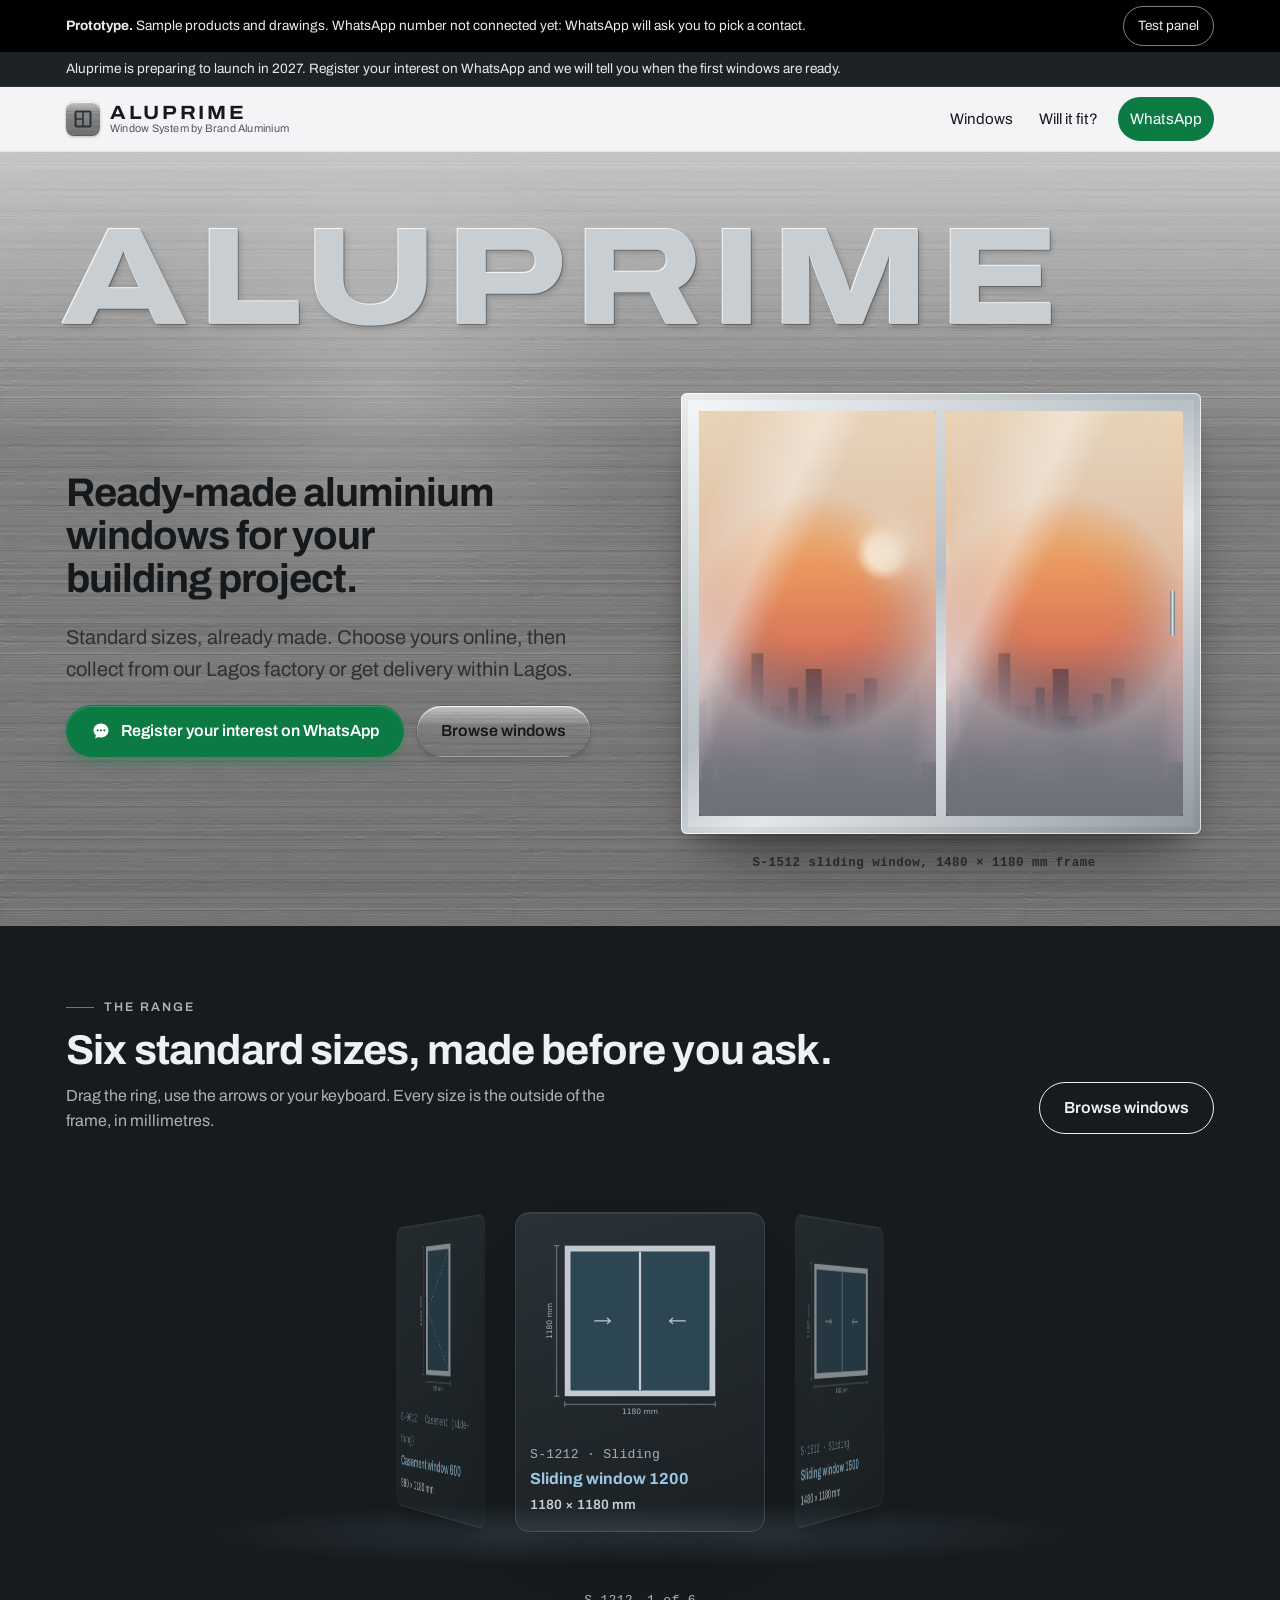
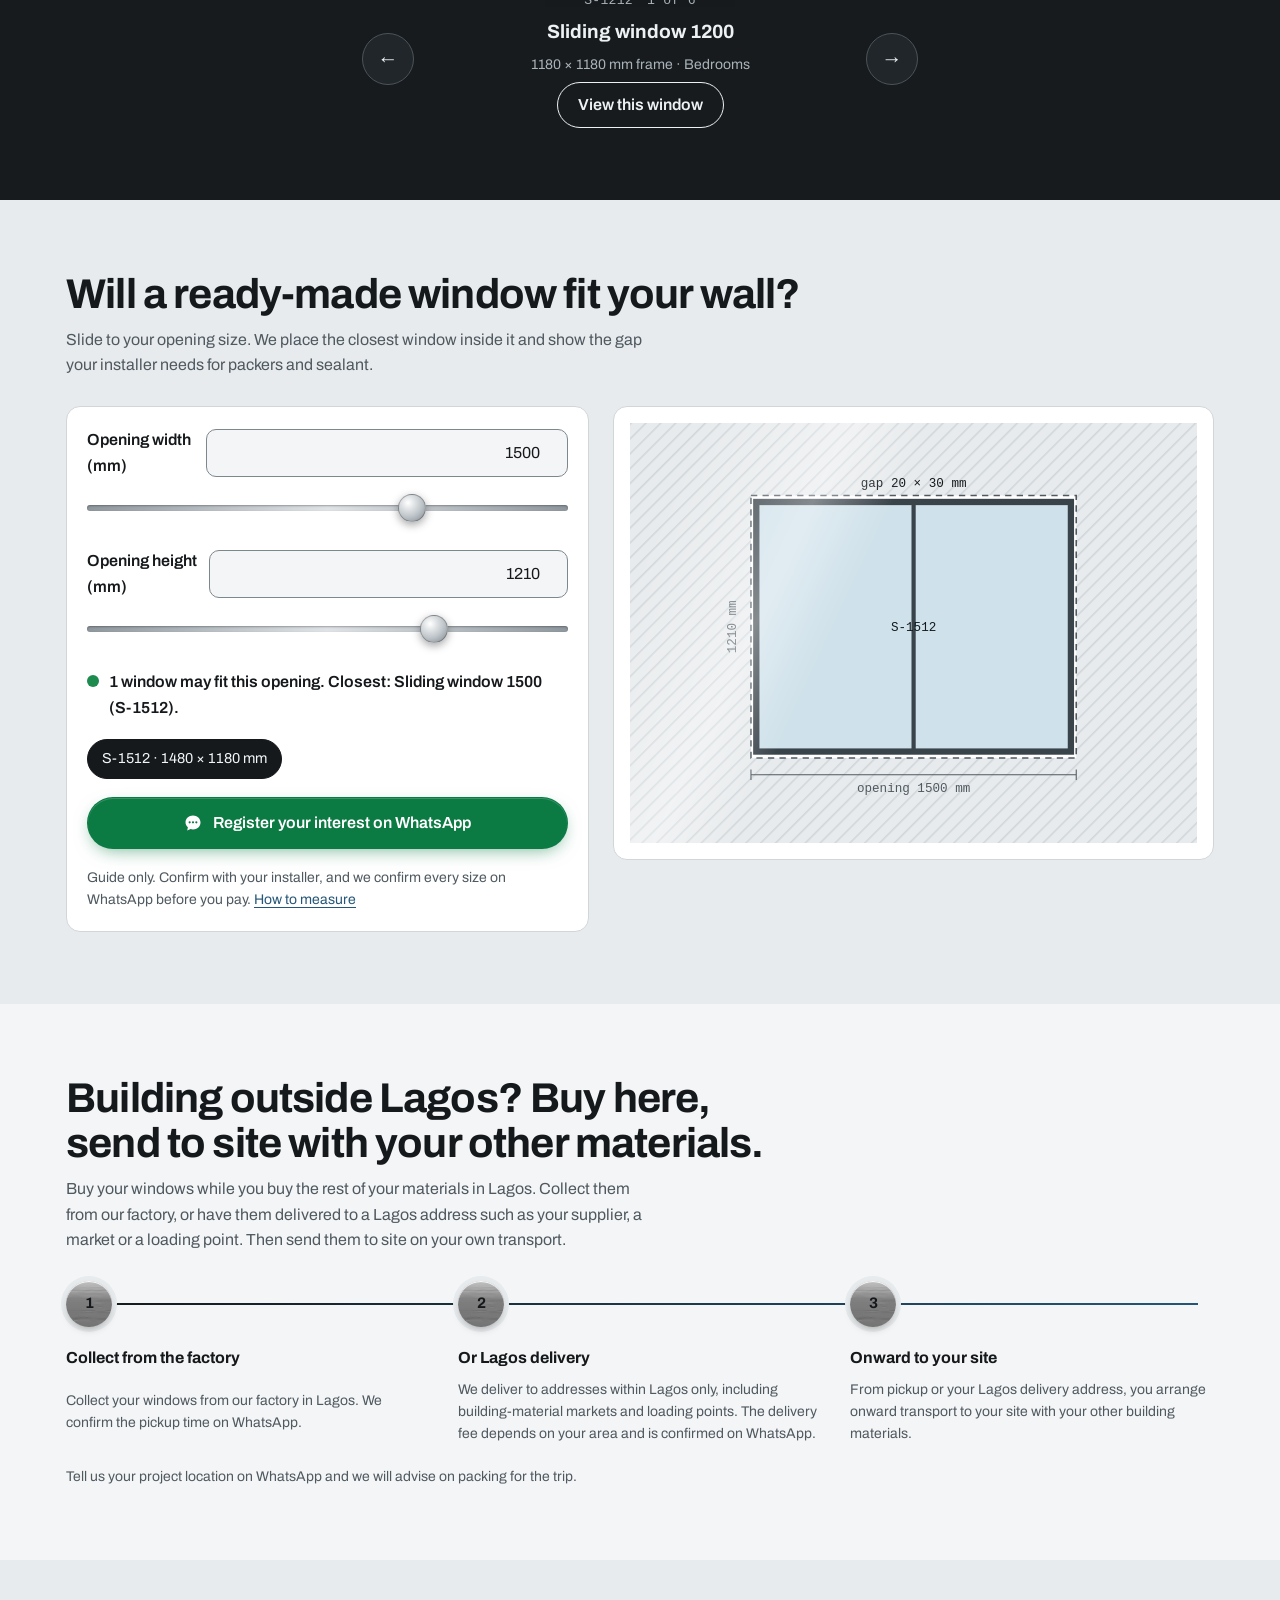
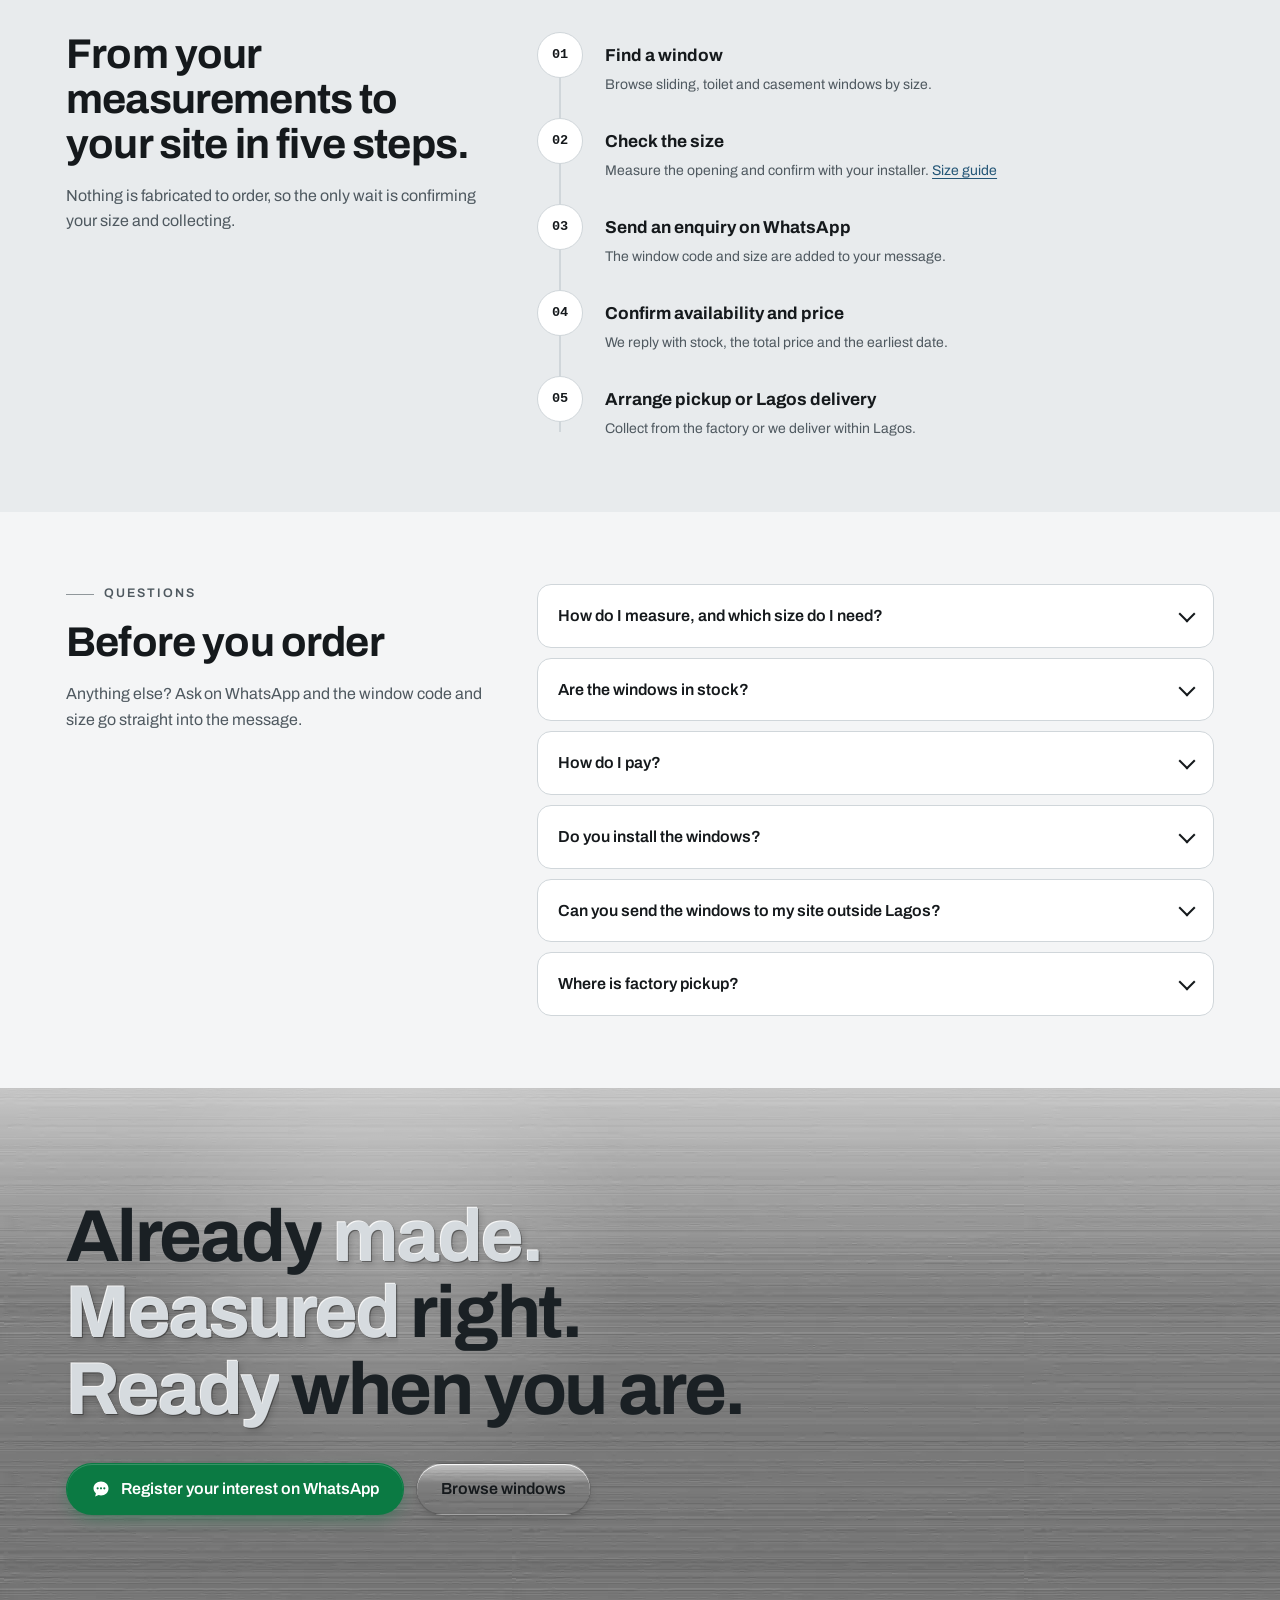
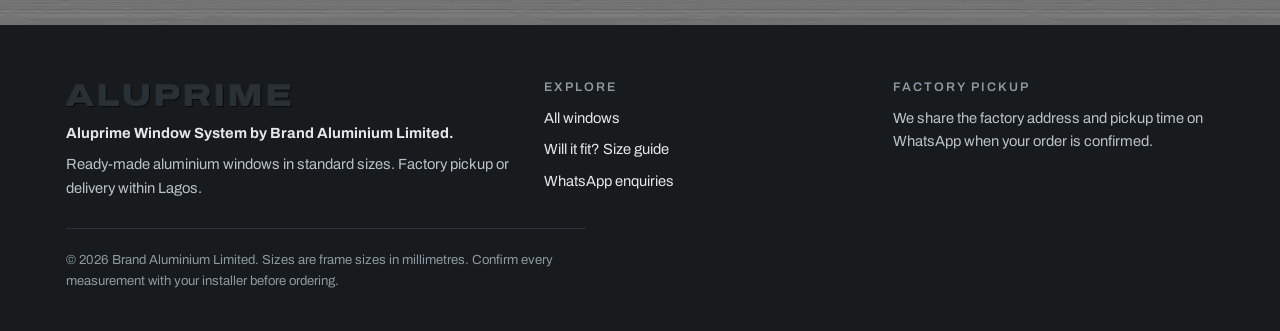
==== commit 776ff055: "Design pass: hero diet, fewer labels, distinct section layouts, metal closing From a structured crit" ====
--- a/index.html
+++ b/index.html
@@ -41,17 +41,14 @@
 </nav></div></header>
 <main id="main">
 <section class="hero alu spot" aria-labelledby="hero-h"><div class="wrap hero-inner">
-<div class="hero-mark"><p class="eyebrow">Aluprime Window System · Lagos</p>
-<p class="wordmark emboss" aria-hidden="true">ALUPRIME</p></div>
+<div class="hero-mark"><p class="wordmark emboss" aria-hidden="true">ALUPRIME</p></div>
 <div class="hero-copy">
 <h1 id="hero-h">Ready-made aluminium windows for your building project.</h1>
-<p class="lead">Choose your window size online. Pick up from our factory or get delivery within Lagos.</p>
-<p class="muted">No waiting weeks for fabrication: the windows are already made in standard sizes.</p>
+<p class="lead">Standard sizes, already made. Choose yours online, then collect from our Lagos factory or get delivery within Lagos.</p>
 <div class="btn-row">
 <a class="btn btn-wa" data-wa="general" data-placement="home-hero" data-cta="chat" href="https://wa.me/">Chat on WhatsApp</a>
 <a class="btn btn-metal alu" href="windows/index.html">Browse windows</a>
 </div>
-<ul class="hero-facts"><li>Standard sizes, already made</li><li>Fixing kit included</li><li>Factory pickup or Lagos delivery</li></ul>
 </div>
 <div class="win-stage" aria-hidden="true">
 <div class="win">
@@ -59,7 +56,7 @@
 <div class="pane"><div class="scene"><div class="sun"></div><svg viewBox="0 0 400 160" preserveAspectRatio="none" aria-hidden="true"><path fill="#2a2638" opacity=".55" d="M0 160V96h18V70h14v26h10V58h22v38h8V80h16v16h12V40h18v56h10V74h20v22h8V62h14v34h12V50h24v46h8V84h18v12h10V66h16v30h12V56h20v40h14V78h16v18h10V60h22v100z"/><path fill="#1d1b29" d="M0 160v-38h26v-14h18v14h12v-26h26v26h10v-18h22v18h14v-34h20v34h12v-12h18v12h16v-42h24v42h10v-20h20v20h12v-30h18v30h14v-16h16v16h12v-36h22v36h14v-12h24v52z"/></svg></div><div class="frost"></div><div class="sheen"></div></div>
 <div class="pane"><div class="scene"><div class="sun" style="left:-14%"></div><svg viewBox="0 0 400 160" preserveAspectRatio="none" aria-hidden="true"><path fill="#2a2638" opacity=".55" d="M0 160V96h18V70h14v26h10V58h22v38h8V80h16v16h12V40h18v56h10V74h20v22h8V62h14v34h12V50h24v46h8V84h18v12h10V66h16v30h12V56h20v40h14V78h16v18h10V60h22v100z"/><path fill="#1d1b29" d="M0 160v-38h26v-14h18v14h12v-26h26v26h10v-18h22v18h14v-34h20v34h12v-12h18v12h16v-42h24v42h10v-20h20v20h12v-30h18v30h14v-16h16v16h12v-36h22v36h14v-12h24v52z"/></svg></div><div class="frost"></div><div class="sheen"></div><span class="win-handle"></span></div>
 </div>
-<p class="win-label">S-1512 · Sliding window · 1480 × 1180 mm</p>
+<p class="win-label">S-1512 sliding window, 1480 × 1180 mm frame</p>
 </div>
 </div>
 </div></section>
@@ -67,7 +64,7 @@
 <section class="on-dark" aria-labelledby="ring-h"><div class="wrap">
 <div class="sec-head rv"><div class="stack"><p class="eyebrow">The range</p><h2 id="ring-h">Six standard sizes, made before you ask.</h2>
 <p class="muted">Drag the ring, use the arrows or your keyboard. Every size is the outside of the frame, in millimetres.</p></div>
-<a class="btn btn-outline" href="windows/index.html">See all windows</a></div>
+<a class="btn btn-outline" href="windows/index.html">Browse windows</a></div>
 <div class="ring-wrap">
 <div class="ring-stage" id="ring-stage" tabindex="0" role="group" aria-roledescription="carousel" aria-label="Aluprime windows. Use the left and right arrow keys to turn, Enter to open.">
 <div class="ring" id="ring"></div><div class="ring-floor"></div></div>
@@ -81,7 +78,7 @@
 </div></section>
 
 <section class="section-alt" id="home-fit" aria-labelledby="fit-h"><div class="wrap">
-<div class="sec-head rv"><div class="stack"><p class="eyebrow">Size your opening</p><h2 id="fit-h">Will a ready-made window fit your wall?</h2>
+<div class="sec-head rv"><div class="stack"><h2 id="fit-h">Will a ready-made window fit your wall?</h2>
 <p class="muted">Slide to your opening size. We place the closest window inside it and show the gap your installer needs for packers and sealant.</p></div></div>
 <div class="fit-tool">
 <div class="fit-controls rv">
@@ -99,19 +96,19 @@
 </div></section>
 
 <section aria-labelledby="outside-h"><div class="wrap route-wrap">
-<div class="sec-head"><div class="stack"><p class="eyebrow">Building outside Lagos?</p><h2 id="outside-h">Buy in Lagos. Send to site with your other materials.</h2>
+<div class="sec-head"><div class="stack"><h2 id="outside-h">Building outside Lagos? Buy here, send to site with your other materials.</h2>
 <p class="muted">Buy your windows while you buy the rest of your materials in Lagos. Collect them from our factory, or have them delivered to a Lagos address such as your supplier, a market or a loading point. Then send them to site on your own transport.</p></div></div>
 <div class="route-map"><div class="route-line"><i></i></div>
-<div class="stop"><span class="stop-pin alu">01</span><strong>Collect from the factory</strong><p class="small muted" data-copy="pickup"></p></div>
-<div class="stop"><span class="stop-pin alu">02</span><strong>Or Lagos delivery</strong><p class="small muted" data-copy="delivery"></p></div>
-<div class="stop"><span class="stop-pin alu">03</span><strong>Onward to your site</strong><p class="small muted" data-copy="onward"></p></div>
+<div class="stop"><span class="stop-pin alu">1</span><strong>Collect from the factory</strong><p class="small muted" data-copy="pickup"></p></div>
+<div class="stop"><span class="stop-pin alu">2</span><strong>Or Lagos delivery</strong><p class="small muted" data-copy="delivery"></p></div>
+<div class="stop"><span class="stop-pin alu">3</span><strong>Onward to your site</strong><p class="small muted" data-copy="onward"></p></div>
 </div>
 <p class="small muted" style="margin-top:20px">Tell us your project location on WhatsApp and we will advise on packing for the trip.</p>
 </div></section>
 
-<section class="section-alt" aria-labelledby="how-h"><div class="wrap">
-<div class="sec-head rv"><div class="stack"><p class="eyebrow">How it works</p><h2 id="how-h">From your measurements to your site in five steps.</h2></div></div>
-<ol class="timeline h">
+<section class="section-alt" aria-labelledby="how-h"><div class="wrap faq-grid">
+<div class="stack rv"><h2 id="how-h">From your measurements to your site in five steps.</h2><p class="muted">Nothing is fabricated to order, so the only wait is confirming your size and collecting.</p></div>
+<ol class="timeline">
 <li><strong>Find a window</strong><span class="small muted">Browse sliding, toilet and casement windows by size.</span></li>
 <li><strong>Check the size</strong><span class="small muted">Measure the opening and confirm with your installer. <a href="will-it-fit/index.html">Size guide</a></span></li>
 <li><strong>Send an enquiry on WhatsApp</strong><span class="small muted">The window code and size are added to your message.</span></li>
@@ -125,11 +122,11 @@
 <div class="faq"><details><summary>How do I measure, and which size do I need?</summary><p>Measure the finished opening (after plastering) three times across and three times up, and use the smallest numbers. The window frame is a little smaller than the opening so your installer can fix and seal it. Please confirm the measurements with your installer before ordering. Our <a href="will-it-fit/index.html">size guide</a> shows which windows may fit, and we check again on WhatsApp.</p></details><details><summary>Are the windows in stock?</summary><p>Each window shows its stock status once we launch. Always confirm availability on WhatsApp before you travel to collect.</p></details><details><summary>How do I pay?</summary><p>We confirm the total price and how to pay on WhatsApp before you pay anything. Payment details are only sent from the official Aluprime WhatsApp number.</p></details><details><summary>Do you install the windows?</summary><p>Aluprime supplies ready-made windows; your own installer fits them. Send installation questions on WhatsApp and we will help. Each window comes with its fixing kit.</p></details><details><summary>Can you send the windows to my site outside Lagos?</summary><p>We deliver within Lagos only. You arrange onward transport from the factory or your Lagos delivery address, usually with your other building materials. Tell us how far they will travel and we will advise on packing.</p></details><details><summary>Where is factory pickup?</summary><p data-factory></p></details></div>
 </div></section>
 
-<section class="closing on-dark" aria-label="Get started"><div class="wrap">
+<section class="closing alu spot" aria-label="Get started"><div class="wrap">
 <p class="big" data-hl="made,measured,ready">Already made. Measured right. Ready when you are.</p>
 <div class="btn-row">
 <a class="btn btn-wa" data-wa="general" data-placement="home-closing" data-cta="chat" href="https://wa.me/">Chat on WhatsApp</a>
-<a class="btn btn-outline" href="windows/index.html">Browse windows</a>
+<a class="btn btn-metal alu" href="windows/index.html">Browse windows</a>
 </div>
 </div></section>
 </main>
--- a/assets/site.css
+++ b/assets/site.css
@@ -89,7 +89,6 @@
 .proto-bar button { font: inherit; background: transparent; color: inherit; border: 1px solid rgba(255,255,255,.5); border-radius: 999px; padding: 6px 14px; min-height: 40px; cursor: pointer; }
 .launch-bar { background: var(--notice); color: var(--notice-ink); border-bottom: 1px solid rgba(255,255,255,.08); }
 .launch-bar .wrap { display: flex; gap: 10px; align-items: center; }
-.launch-bar .wrap::before { content: ""; width: 8px; height: 8px; border-radius: 50%; background: #5fd08f; box-shadow: 0 0 0 4px rgba(95,208,143,.2); flex: none; }
 
 /* ---------- Header ---------- */
 .site-header { position: sticky; top: 0; z-index: 40; background: rgba(244,245,246,.82); backdrop-filter: saturate(1.4) blur(14px); -webkit-backdrop-filter: saturate(1.4) blur(14px); border-bottom: 1px solid rgba(0,0,0,.06); }
@@ -142,12 +141,9 @@
 .hero-mark { display: grid; gap: 14px; }
 .hero-copy { display: grid; gap: 20px; align-content: center; }
 .wordmark { font-family: var(--font-display); font-weight: 800; font-stretch: 125%; letter-spacing: 0.06em; font-size: clamp(3rem, 10.8vw, 9.3rem); line-height: .86; margin: 0 0 4px -0.04em; user-select: none; }
-.hero h1 { font-size: clamp(1.6rem, 3.6vw, 2.5rem); max-width: 20ch; }
+.hero h1 { font-size: clamp(1.6rem, 3.6vw, 2.5rem); max-width: 30ch; }
 .hero .lead { color: #2a3237; }
 .hero .muted { color: #3e474d; }
-.hero-facts { display: flex; flex-wrap: wrap; gap: 8px 18px; padding: 0; margin: 4px 0 0; list-style: none; font-size: .9rem; color: #2a3237; }
-.hero-facts li { display: flex; align-items: center; gap: 8px; }
-.hero-facts li::before { content: ""; width: 6px; height: 6px; border-radius: 2px; background: var(--ink); transform: rotate(45deg); }
 
 /* The window in the hero */
 .win-stage { perspective: 1400px; display: grid; place-items: center; }
@@ -344,7 +340,9 @@
 .closing p.big { font: 700 clamp(2rem, 6.4vw, 4.6rem)/1.04 var(--font-display); letter-spacing: -0.03em; max-width: 16ch; }
 .closing .w { display: inline-block; clip-path: inset(0 0 100% 0); transform: translateY(.3em); transition: clip-path .7s var(--ease), transform .7s var(--ease); transition-delay: calc(var(--i) * 70ms); }
 .closing.in .w { clip-path: inset(0 0 -10% 0); transform: none; }
-.closing .w.hl { background: linear-gradient(100deg, #f2f4f6, #9aa3a9 40%, #eef1f3 55%, #8f989e); -webkit-background-clip: text; background-clip: text; color: transparent; }
+.closing.alu p.big { color: #1a2024; position: relative; z-index: 2; }
+.closing.alu .btn-row { position: relative; z-index: 2; }
+.closing .w.hl { color: #d6dbdf; text-shadow: -1px -1px 0 rgba(255,255,255,.92), 1px 1px 0 rgba(0,0,0,.34), 2px 3px 7px rgba(0,0,0,.18); }
 .closing .btn-row { margin-top: 36px; }
 
 /* Reveal */
